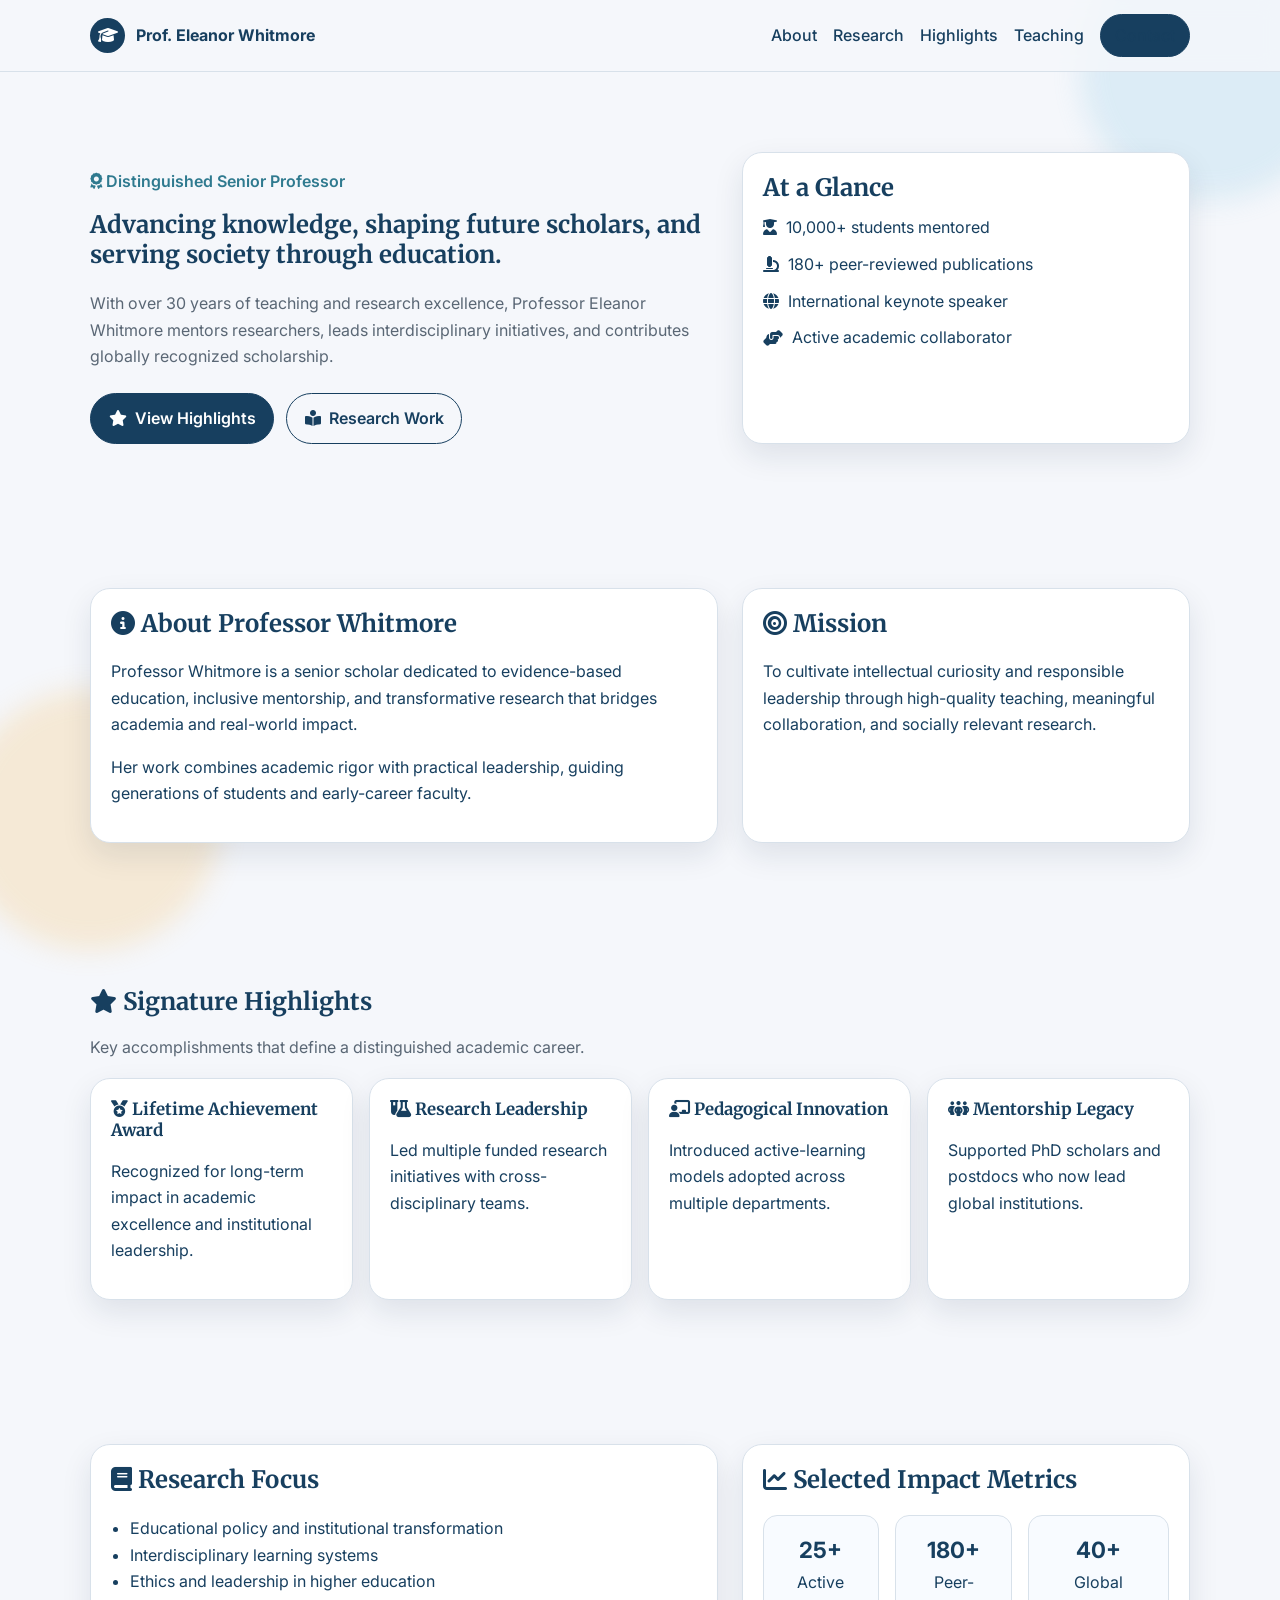
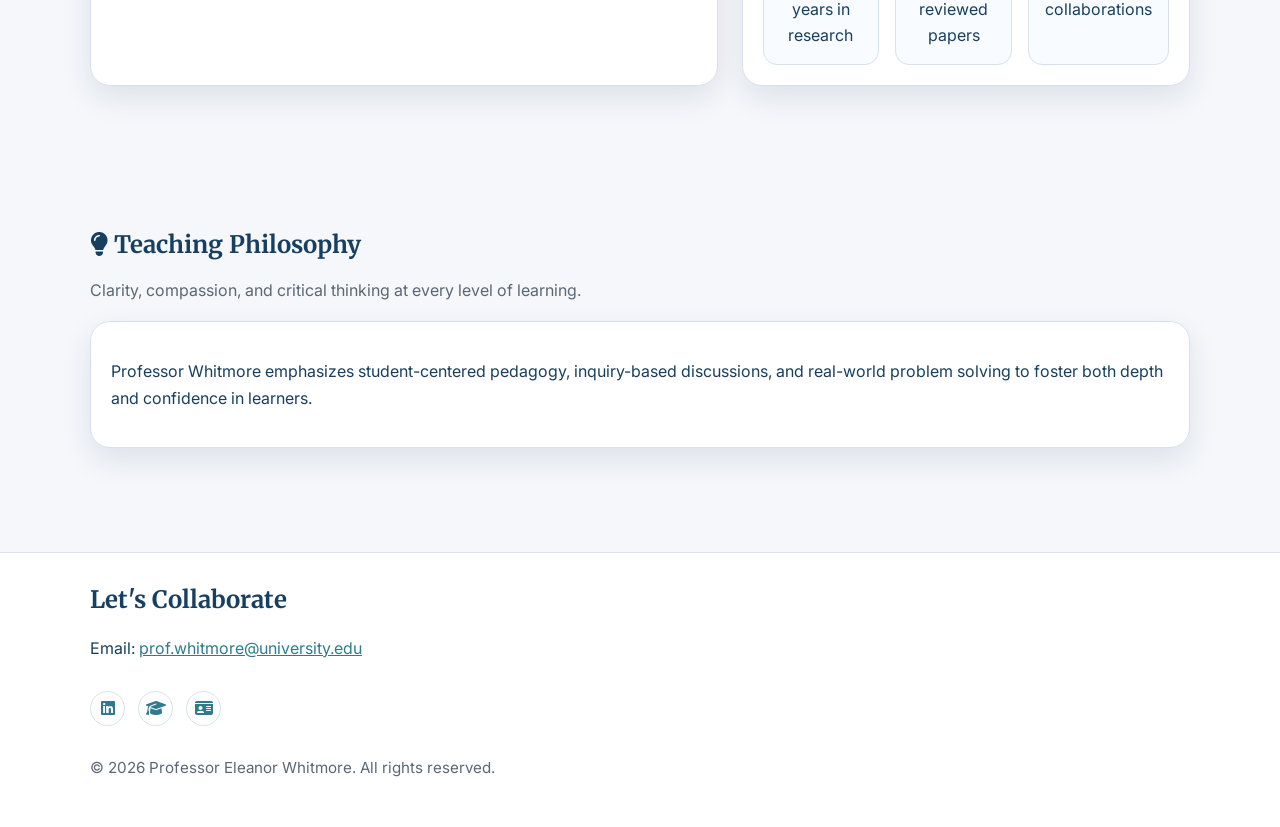
==== index.html @ 37899dfa "Build modular responsive personal website for senior professor" ====
<!doctype html>
<html lang="en">
  <head>
    <meta charset="UTF-8" />
    <meta name="viewport" content="width=device-width, initial-scale=1.0" />
    <meta
      name="description"
      content="Personal website of Professor Eleanor Whitmore — senior professor, mentor, and researcher."
    />
    <title>Prof. Eleanor Whitmore | Senior Professor</title>
    <link rel="preconnect" href="https://fonts.googleapis.com" />
    <link rel="preconnect" href="https://fonts.gstatic.com" crossorigin />
    <link
      href="https://fonts.googleapis.com/css2?family=Inter:wght@400;500;600;700;800&family=Merriweather:wght@700&display=swap"
      rel="stylesheet"
    />
    <link
      rel="stylesheet"
      href="https://cdnjs.cloudflare.com/ajax/libs/font-awesome/6.5.2/css/all.min.css"
      integrity="sha512-SnH5WK+bZxgPHs44uWix+LLJAJ9/2PkPKZ5QiAj6Ta86w+fsb2TkR4j8sQf8N7f9dw6x0z8v+7xM0q6Q5Y8f2g=="
      crossorigin="anonymous"
      referrerpolicy="no-referrer"
    />
    <link rel="stylesheet" href="styles/design-tokens.css" />
    <link rel="stylesheet" href="styles/main.css" />
  </head>
  <body>
    <a class="skip-link" href="#main-content">Skip to content</a>

    <div class="bg-orb bg-orb--one" aria-hidden="true"></div>
    <div class="bg-orb bg-orb--two" aria-hidden="true"></div>

    <header class="site-header" id="home" aria-label="Main navigation"></header>

    <main id="main-content"></main>

    <footer class="site-footer" id="contact"></footer>

    <script type="module" src="scripts/main.js"></script>
  </body>
</html>
---- styles/design-tokens.css ----
:root {
  --color-bg: #f5f7fb;
  --color-surface: #ffffff;
  --color-primary: #173f5f;
  --color-accent: #2f7a8f;
  --color-muted: #5a6775;
  --color-border: #d8e1ea;
  --color-highlight: #f6bd60;
  --shadow-soft: 0 12px 30px rgba(16, 42, 67, 0.1);
  --radius-lg: 20px;
  --radius-md: 14px;
  --container: min(1100px, 92vw);
}
---- styles/main.css ----
* {
  box-sizing: border-box;
}

html,
body {
  margin: 0;
  padding: 0;
  scroll-behavior: smooth;
}

body {
  font-family: 'Inter', system-ui, -apple-system, sans-serif;
  background: var(--color-bg);
  color: var(--color-primary);
  line-height: 1.65;
  position: relative;
  overflow-x: hidden;
}

h1,
h2,
h3 {
  font-family: 'Merriweather', Georgia, serif;
  line-height: 1.25;
  margin-top: 0;
}

a {
  color: var(--color-accent);
}

.container {
  width: var(--container);
  margin-inline: auto;
}

.skip-link {
  position: absolute;
  left: -9999px;
}

.skip-link:focus {
  left: 1rem;
  top: 1rem;
  z-index: 1000;
  background: #fff;
  padding: 0.5rem 1rem;
}

.bg-orb {
  position: fixed;
  width: 260px;
  height: 260px;
  border-radius: 50%;
  filter: blur(14px);
  z-index: -1;
  opacity: 0.24;
}

.bg-orb--one {
  top: -60px;
  right: -60px;
  background: #8ecae6;
}

.bg-orb--two {
  bottom: -50px;
  left: -40px;
  background: #f6bd60;
}

.site-header {
  position: sticky;
  top: 0;
  z-index: 20;
  backdrop-filter: blur(10px);
  background: rgba(245, 247, 251, 0.85);
  border-bottom: 1px solid var(--color-border);
}

.header-inner {
  display: flex;
  align-items: center;
  justify-content: space-between;
  padding: 0.85rem 0;
  gap: 1rem;
}

.brand {
  display: flex;
  align-items: center;
  gap: 0.65rem;
  text-decoration: none;
  color: var(--color-primary);
  font-weight: 700;
}

.brand-mark {
  width: 2.2rem;
  height: 2.2rem;
  border-radius: 50%;
  display: grid;
  place-items: center;
  background: var(--color-primary);
  color: #fff;
}

.nav {
  display: flex;
  gap: 1rem;
  align-items: center;
  flex-wrap: wrap;
}

.nav a {
  text-decoration: none;
  color: var(--color-primary);
  font-weight: 500;
}

.section {
  padding: 4.5rem 0;
}

.hero {
  padding-top: 5rem;
}

.hero-grid,
.split-grid {
  display: grid;
  grid-template-columns: 1.4fr 1fr;
  gap: 1.5rem;
}

.eyebrow {
  font-weight: 600;
  color: var(--color-accent);
}

.lede {
  color: var(--color-muted);
  max-width: 62ch;
}

.hero-actions {
  display: flex;
  gap: 0.75rem;
  flex-wrap: wrap;
  margin-top: 1.5rem;
}

.btn {
  display: inline-flex;
  align-items: center;
  gap: 0.5rem;
  text-decoration: none;
  background: var(--color-primary);
  color: #fff;
  border: 1px solid var(--color-primary);
  padding: 0.68rem 1.1rem;
  border-radius: 999px;
  font-weight: 600;
}

.btn--small {
  padding: 0.48rem 0.88rem;
}

.btn--ghost {
  background: transparent;
  color: var(--color-primary);
}

.panel,
.card,
.hero-card {
  background: var(--color-surface);
  border: 1px solid var(--color-border);
  border-radius: var(--radius-lg);
  box-shadow: var(--shadow-soft);
  padding: 1.25rem;
}

.hero-card h2 {
  margin-bottom: 0.7rem;
}

.hero-card ul {
  list-style: none;
  padding: 0;
  margin: 0;
}

.hero-card li {
  margin-bottom: 0.65rem;
  display: flex;
  align-items: center;
  gap: 0.6rem;
}

.section-heading {
  margin-bottom: 1.1rem;
}

.section-heading p {
  margin-top: -0.2rem;
  color: var(--color-muted);
}

.card-grid {
  display: grid;
  grid-template-columns: repeat(4, 1fr);
  gap: 1rem;
}

.card h3 {
  font-size: 1.05rem;
}

.styled-list {
  padding-left: 1.2rem;
}

.metrics {
  display: grid;
  grid-template-columns: repeat(3, 1fr);
  gap: 1rem;
}

.metrics div {
  background: #f8fbff;
  border-radius: var(--radius-md);
  padding: 1rem;
  text-align: center;
  border: 1px solid var(--color-border);
}

.metrics strong {
  display: block;
  font-size: 1.4rem;
}

.site-footer {
  border-top: 1px solid var(--color-border);
  margin-top: 2rem;
  padding: 2rem 0;
  background: #fff;
}

.footer-inner {
  display: grid;
  gap: 0.85rem;
}

.socials {
  display: flex;
  gap: 0.8rem;
}

.socials a {
  width: 2.2rem;
  height: 2.2rem;
  display: grid;
  place-items: center;
  border-radius: 50%;
  border: 1px solid var(--color-border);
  text-decoration: none;
}

.copyright {
  color: var(--color-muted);
  font-size: 0.95rem;
}

.floating {
  animation: float 5.5s ease-in-out infinite;
}

@keyframes float {
  0%,
  100% {
    transform: translateY(0px);
  }
  50% {
    transform: translateY(-8px);
  }
}

@media (max-width: 1000px) {
  .card-grid {
    grid-template-columns: repeat(2, 1fr);
  }
}

@media (max-width: 800px) {
  .hero-grid,
  .split-grid,
  .metrics {
    grid-template-columns: 1fr;
  }

  .section {
    padding: 3.2rem 0;
  }

  .brand-text {
    font-size: 0.95rem;
  }
}

@media (max-width: 560px) {
  .card-grid {
    grid-template-columns: 1fr;
  }

  .header-inner {
    flex-direction: column;
    align-items: flex-start;
  }
}
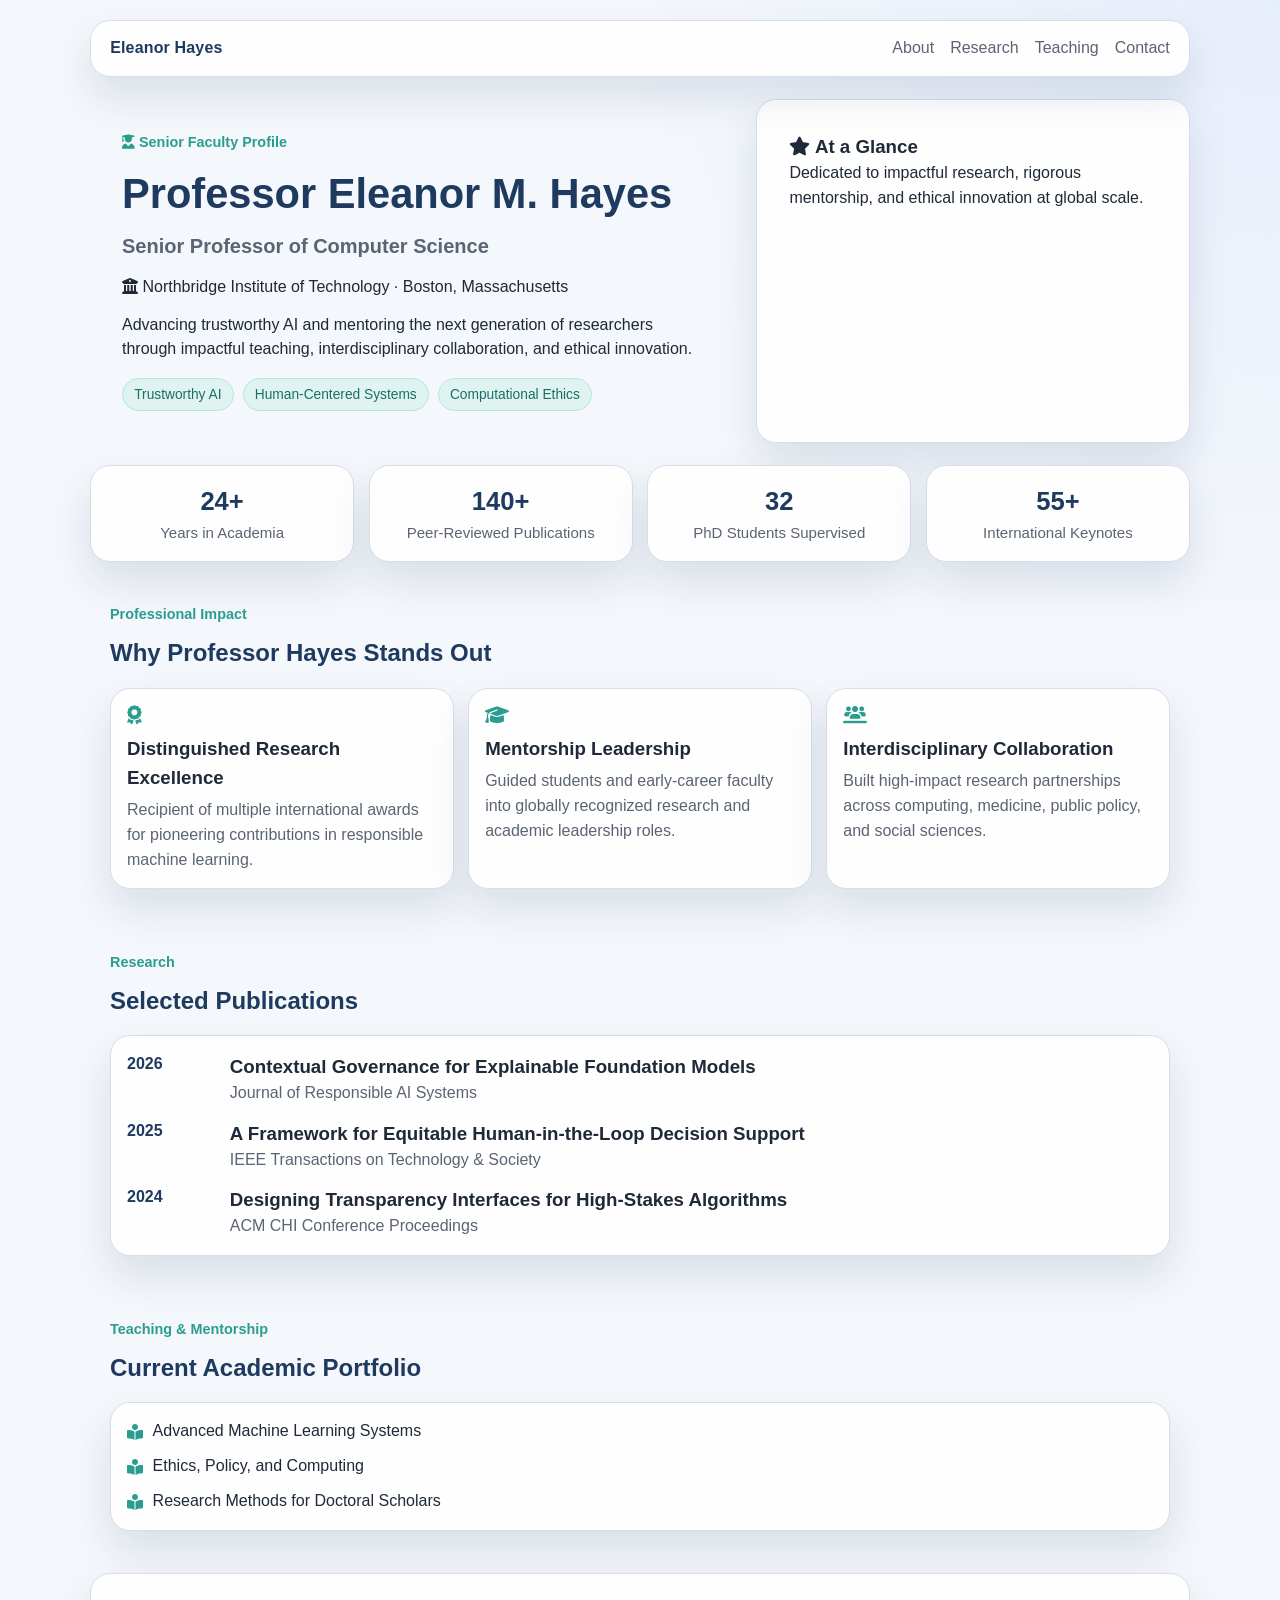
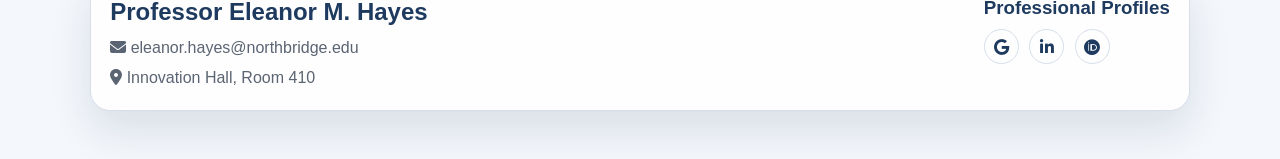
==== commit 38d09411: "Build modular responsive personal professor website from scratch" ====
--- a/index.html
+++ b/index.html
@@ -5,37 +5,19 @@
     <meta name="viewport" content="width=device-width, initial-scale=1.0" />
     <meta
       name="description"
-      content="Personal website of Professor Eleanor Whitmore — senior professor, mentor, and researcher."
+      content="Personal website of Professor Eleanor M. Hayes, Senior Professor of Computer Science."
     />
-    <title>Prof. Eleanor Whitmore | Senior Professor</title>
-    <link rel="preconnect" href="https://fonts.googleapis.com" />
-    <link rel="preconnect" href="https://fonts.gstatic.com" crossorigin />
-    <link
-      href="https://fonts.googleapis.com/css2?family=Inter:wght@400;500;600;700;800&family=Merriweather:wght@700&display=swap"
-      rel="stylesheet"
-    />
+    <title>Professor Eleanor M. Hayes</title>
     <link
       rel="stylesheet"
       href="https://cdnjs.cloudflare.com/ajax/libs/font-awesome/6.5.2/css/all.min.css"
-      integrity="sha512-SnH5WK+bZxgPHs44uWix+LLJAJ9/2PkPKZ5QiAj6Ta86w+fsb2TkR4j8sQf8N7f9dw6x0z8v+7xM0q6Q5Y8f2g=="
-      crossorigin="anonymous"
-      referrerpolicy="no-referrer"
     />
-    <link rel="stylesheet" href="styles/design-tokens.css" />
-    <link rel="stylesheet" href="styles/main.css" />
+    <link rel="stylesheet" href="./src/styles/reset.css" />
+    <link rel="stylesheet" href="./src/styles/design-tokens.css" />
+    <link rel="stylesheet" href="./src/styles/main.css" />
   </head>
   <body>
-    <a class="skip-link" href="#main-content">Skip to content</a>
-
-    <div class="bg-orb bg-orb--one" aria-hidden="true"></div>
-    <div class="bg-orb bg-orb--two" aria-hidden="true"></div>
-
-    <header class="site-header" id="home" aria-label="Main navigation"></header>
-
-    <main id="main-content"></main>
-
-    <footer class="site-footer" id="contact"></footer>
-
-    <script type="module" src="scripts/main.js"></script>
+    <div id="app"></div>
+    <script type="module" src="./src/main.js"></script>
   </body>
 </html>
--- a/src/styles/design-tokens.css
+++ b/src/styles/design-tokens.css
@@ -0,0 +1,14 @@
+:root {
+  --bg: #f4f7fb;
+  --surface: #ffffff;
+  --text: #1f2937;
+  --muted: #5b6472;
+  --primary: #1e3a5f;
+  --accent: #2a9d8f;
+  --border: #d7deea;
+  --shadow: 0 20px 40px rgba(30, 58, 95, 0.12);
+  --radius-lg: 20px;
+  --radius-md: 14px;
+  --container: min(1100px, 92vw);
+  --space: clamp(1rem, 2vw, 1.4rem);
+}
--- a/src/styles/main.css
+++ b/src/styles/main.css
@@ -0,0 +1,294 @@
+body {
+  font-family: 'Inter', 'Segoe UI', Roboto, sans-serif;
+  background: radial-gradient(circle at top right, #e7eefb, var(--bg) 30%);
+  color: var(--text);
+  line-height: 1.55;
+}
+
+.page-shell {
+  width: var(--container);
+  margin: 1.25rem auto 3rem;
+  display: grid;
+  gap: 1.35rem;
+}
+
+.glass-panel {
+  background: color-mix(in oklab, var(--surface) 88%, #f3f8ff);
+  border: 1px solid var(--border);
+  border-radius: var(--radius-lg);
+  box-shadow: var(--shadow);
+}
+
+.site-header {
+  display: flex;
+  justify-content: space-between;
+  align-items: center;
+  padding: 0.95rem 1.2rem;
+  position: sticky;
+  top: 0.8rem;
+  backdrop-filter: blur(6px);
+  z-index: 20;
+}
+
+.brand {
+  font-weight: 700;
+  letter-spacing: 0.01em;
+  color: var(--primary);
+}
+
+.nav-links {
+  display: flex;
+  gap: 1rem;
+  color: var(--muted);
+}
+
+.nav-links a:hover {
+  color: var(--primary);
+}
+
+.hero {
+  display: grid;
+  grid-template-columns: 1.5fr 1fr;
+  gap: 1rem;
+  align-items: stretch;
+}
+
+.hero-content,
+.hero-card {
+  padding: clamp(1.1rem, 3vw, 2rem);
+}
+
+.eyebrow {
+  color: var(--accent);
+  font-weight: 700;
+  font-size: 0.9rem;
+  margin-bottom: 0.55rem;
+}
+
+.hero h1 {
+  font-size: clamp(1.6rem, 4vw, 2.6rem);
+  color: var(--primary);
+}
+
+.hero h2 {
+  font-size: clamp(1.02rem, 2.3vw, 1.25rem);
+  color: var(--muted);
+  margin-top: 0.3rem;
+}
+
+.hero-meta,
+.hero-statement {
+  margin-top: 0.8rem;
+}
+
+.focus-tags {
+  margin-top: 1rem;
+  display: flex;
+  flex-wrap: wrap;
+  gap: 0.55rem;
+}
+
+.tag {
+  background: #dff4f1;
+  color: #1b6e64;
+  border: 1px solid #b9e4de;
+  padding: 0.3rem 0.7rem;
+  border-radius: 999px;
+  font-size: 0.86rem;
+}
+
+.metrics {
+  display: grid;
+  grid-template-columns: repeat(4, 1fr);
+  gap: 0.9rem;
+}
+
+.metric-card {
+  padding: 1rem;
+  text-align: center;
+}
+
+.metric-card h3 {
+  color: var(--primary);
+  font-size: 1.6rem;
+}
+
+.metric-card p {
+  color: var(--muted);
+  font-size: 0.94rem;
+}
+
+.content-section {
+  padding: 1.25rem;
+}
+
+.section-heading h2 {
+  color: var(--primary);
+  margin-top: 0.2rem;
+  margin-bottom: 1rem;
+}
+
+.cards-grid {
+  display: grid;
+  grid-template-columns: repeat(3, 1fr);
+  gap: 0.9rem;
+}
+
+.feature-card {
+  padding: 1rem;
+}
+
+.feature-card i {
+  font-size: 1.2rem;
+  color: var(--accent);
+  margin-bottom: 0.55rem;
+}
+
+.feature-card h3 {
+  margin-bottom: 0.4rem;
+}
+
+.feature-card p {
+  color: var(--muted);
+}
+
+.timeline {
+  padding: 1rem;
+  display: grid;
+  gap: 0.8rem;
+}
+
+.timeline-item {
+  display: grid;
+  grid-template-columns: 90px 1fr;
+  gap: 0.8rem;
+  align-items: start;
+}
+
+.timeline .year {
+  color: var(--primary);
+  font-weight: 700;
+}
+
+.timeline p {
+  color: var(--muted);
+}
+
+.teaching-list {
+  display: grid;
+  gap: 0.65rem;
+  padding: 1rem;
+}
+
+.teaching-list li {
+  display: flex;
+  gap: 0.6rem;
+  align-items: center;
+  color: var(--text);
+}
+
+.teaching-list i {
+  color: var(--accent);
+}
+
+.site-footer {
+  padding: 1.2rem;
+  display: flex;
+  justify-content: space-between;
+  gap: 1rem;
+  flex-wrap: wrap;
+}
+
+.site-footer h2,
+.site-footer h3 {
+  color: var(--primary);
+}
+
+.site-footer p {
+  color: var(--muted);
+  margin-top: 0.35rem;
+}
+
+.social-links {
+  margin-top: 0.45rem;
+  display: flex;
+  gap: 0.65rem;
+}
+
+.social-links a {
+  width: 35px;
+  height: 35px;
+  border-radius: 50%;
+  border: 1px solid var(--border);
+  display: grid;
+  place-items: center;
+  color: var(--primary);
+  transition: transform 160ms ease, background-color 160ms ease;
+}
+
+.social-links a:hover {
+  transform: translateY(-3px);
+  background-color: #eef5ff;
+}
+
+.floating {
+  animation: float 6s ease-in-out infinite;
+}
+
+.floating-soft {
+  animation: floatSoft 7s ease-in-out infinite;
+}
+
+@keyframes float {
+  0%,
+  100% {
+    transform: translateY(0px);
+  }
+  50% {
+    transform: translateY(-9px);
+  }
+}
+
+@keyframes floatSoft {
+  0%,
+  100% {
+    transform: translateY(0px);
+  }
+  50% {
+    transform: translateY(-5px);
+  }
+}
+
+@media (max-width: 980px) {
+  .metrics {
+    grid-template-columns: repeat(2, 1fr);
+  }
+
+  .cards-grid {
+    grid-template-columns: 1fr;
+  }
+
+  .hero {
+    grid-template-columns: 1fr;
+  }
+}
+
+@media (max-width: 680px) {
+  .site-header {
+    flex-direction: column;
+    gap: 0.45rem;
+  }
+
+  .nav-links {
+    flex-wrap: wrap;
+    justify-content: center;
+  }
+
+  .metrics {
+    grid-template-columns: 1fr;
+  }
+
+  .timeline-item {
+    grid-template-columns: 1fr;
+  }
+}
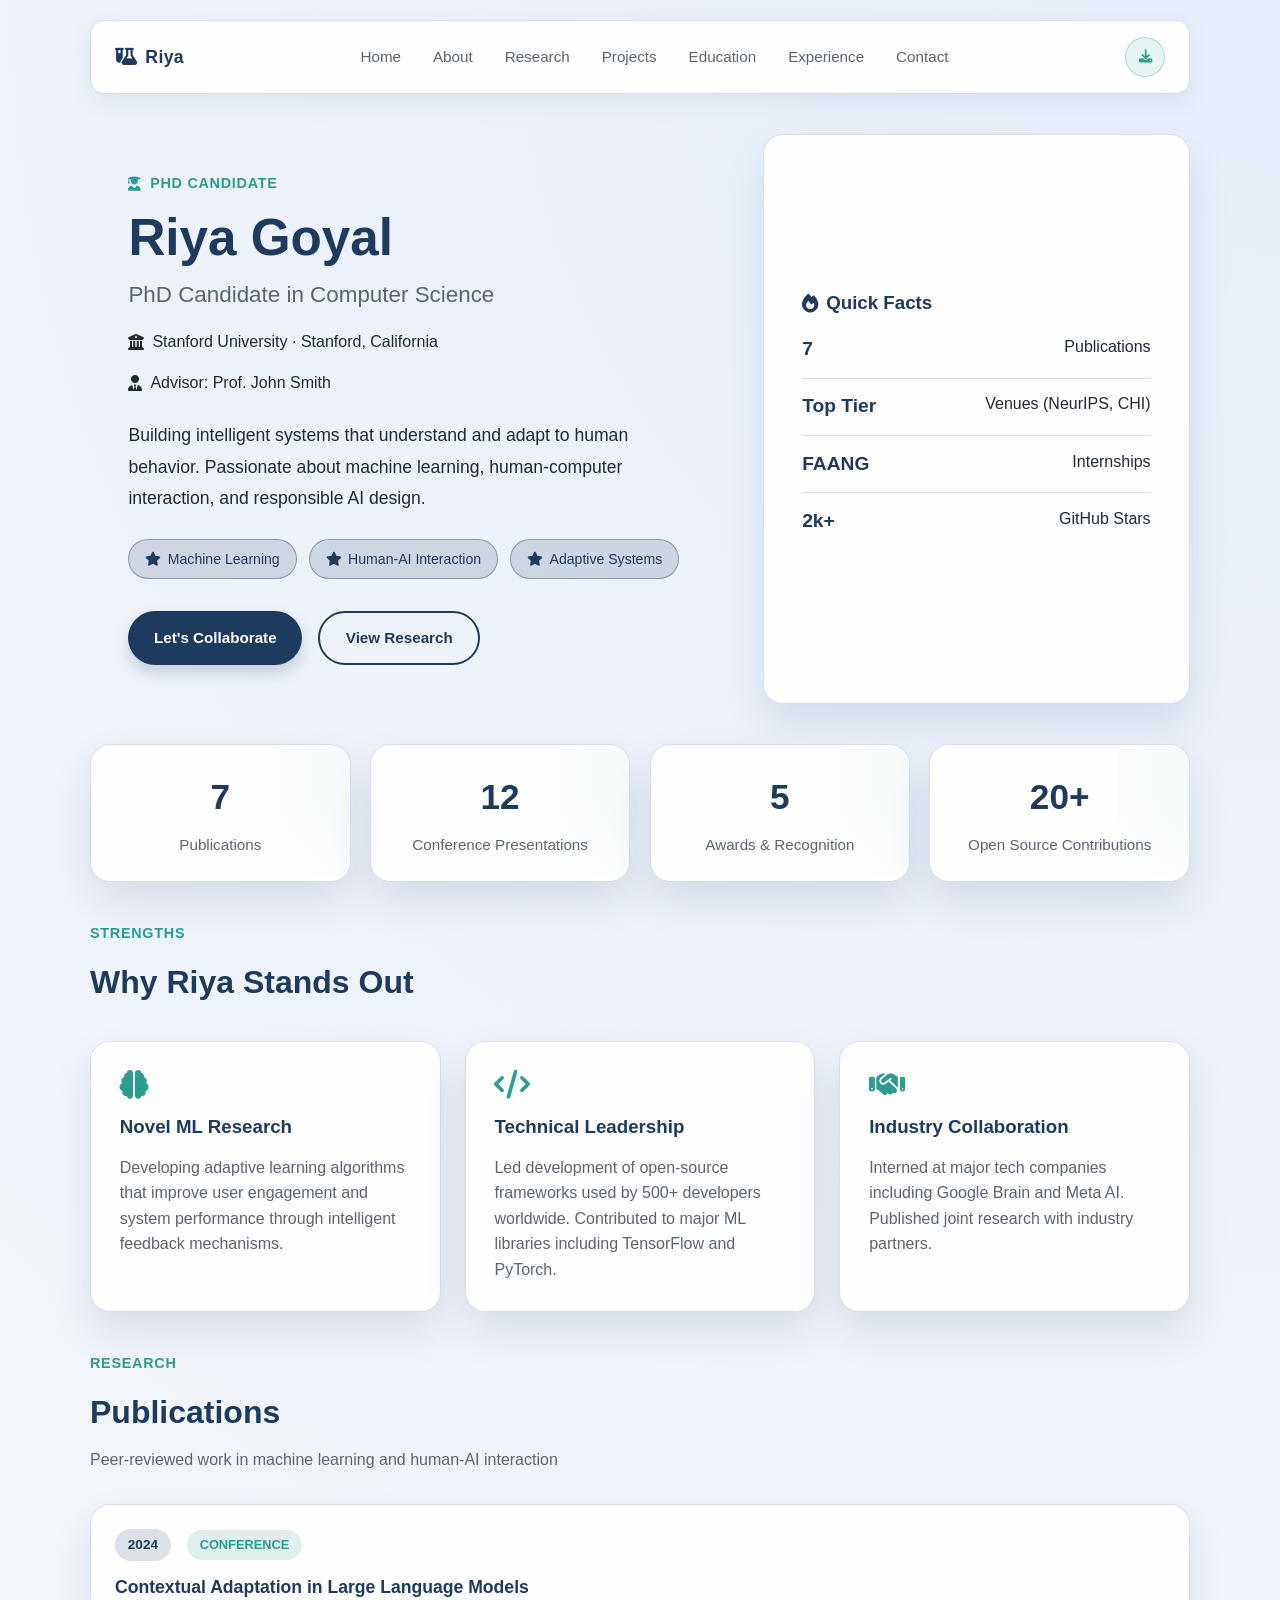
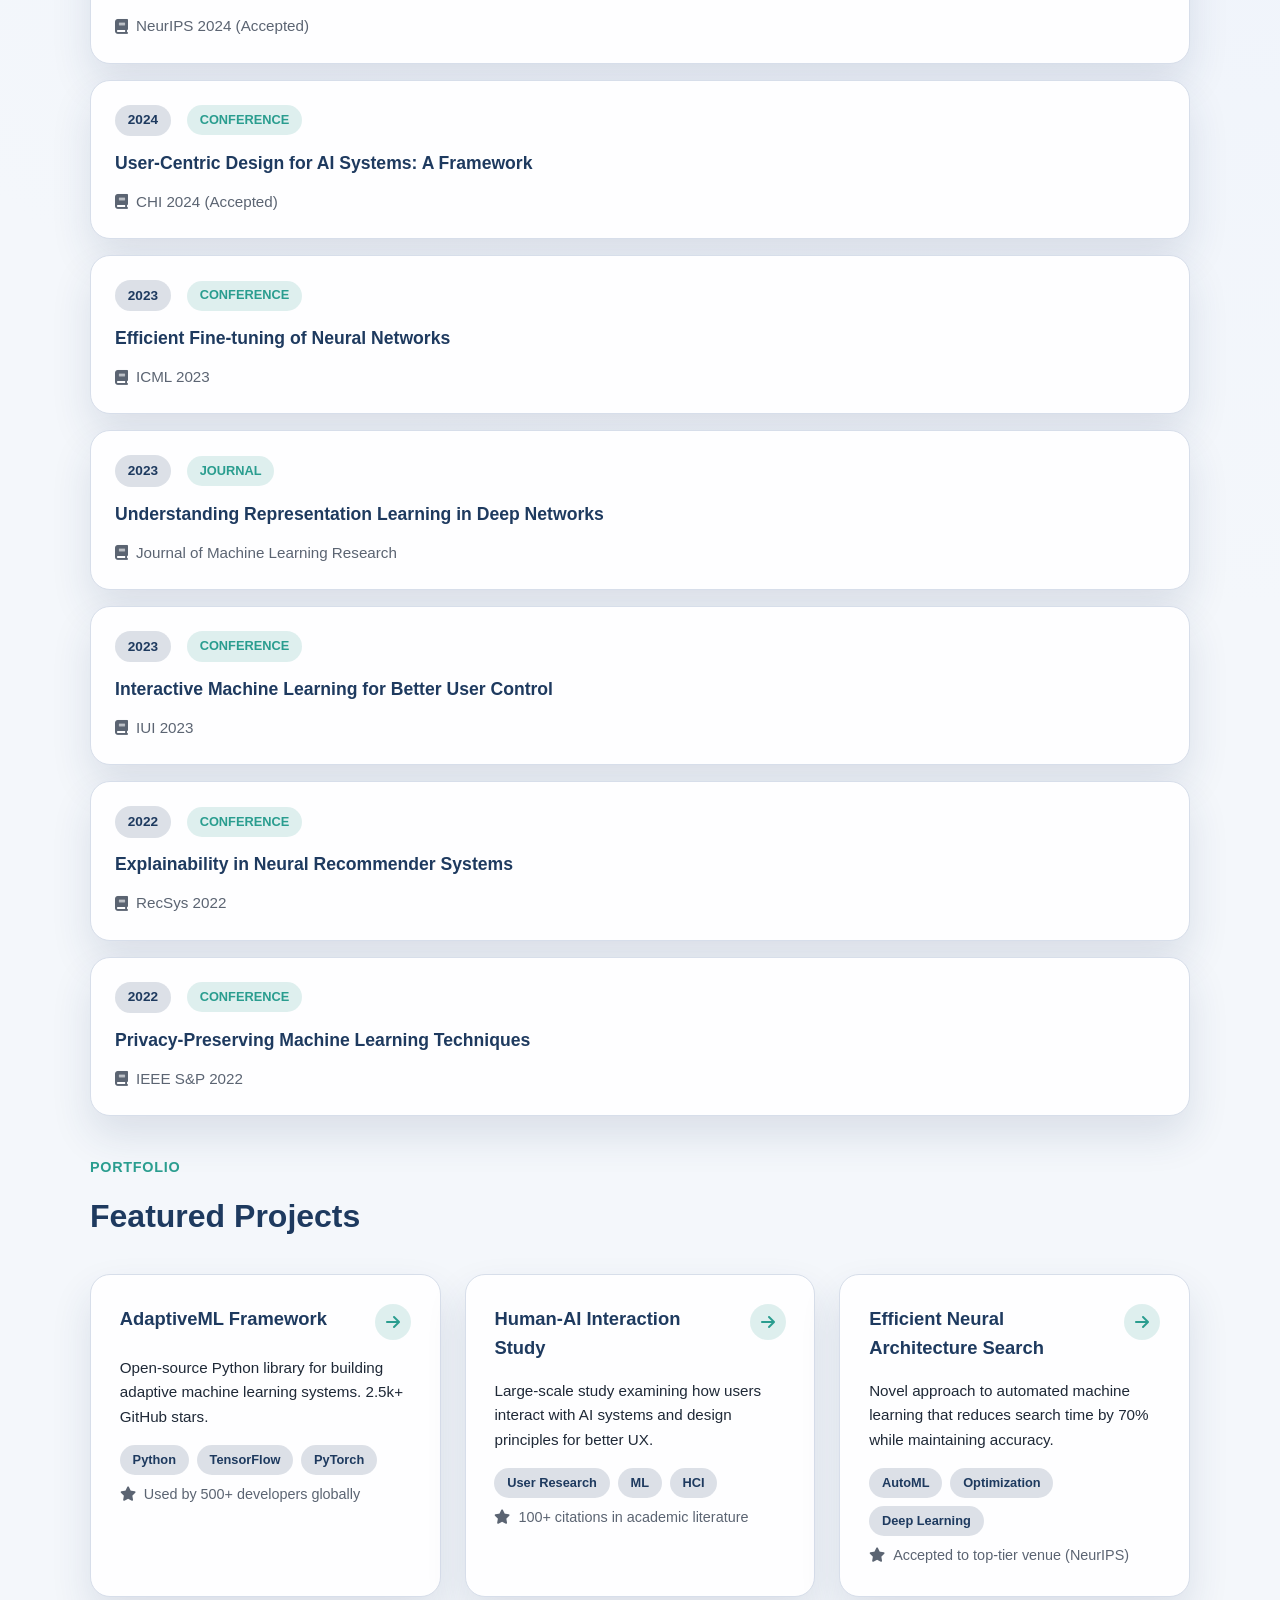
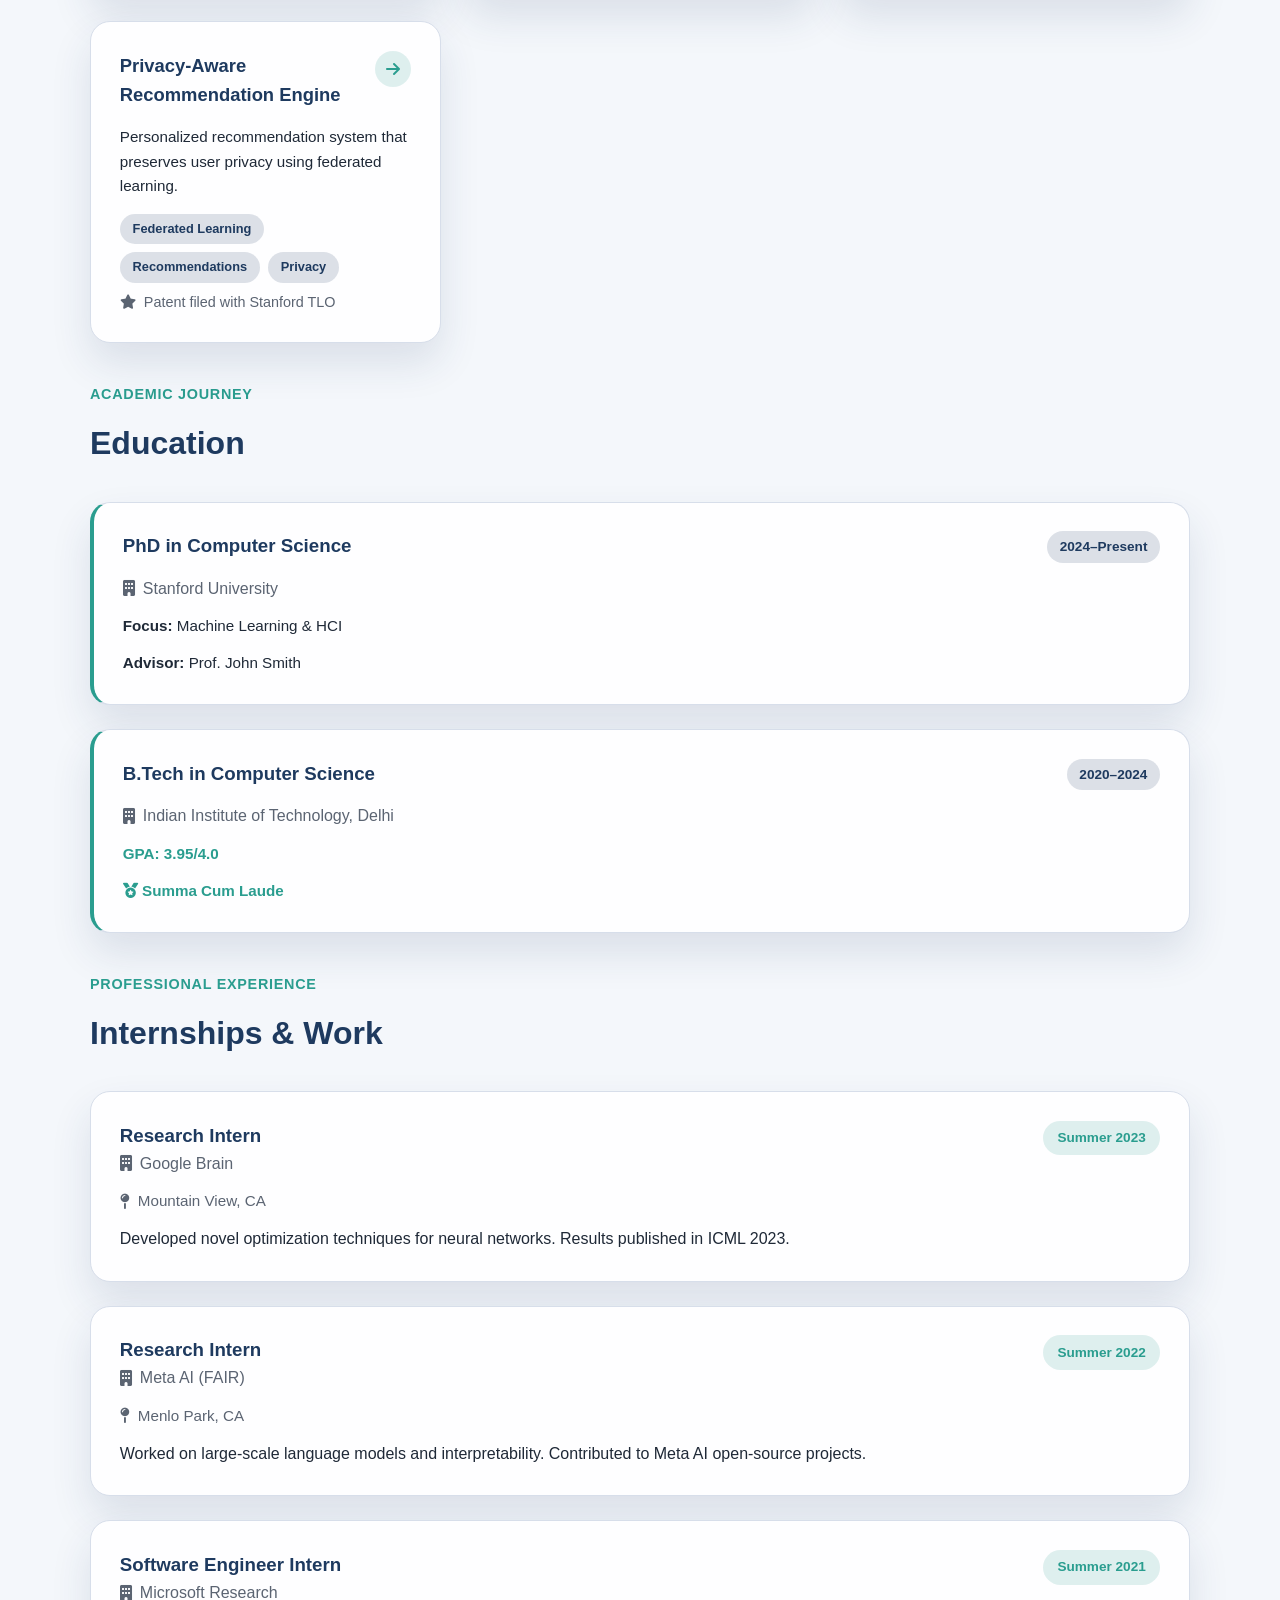
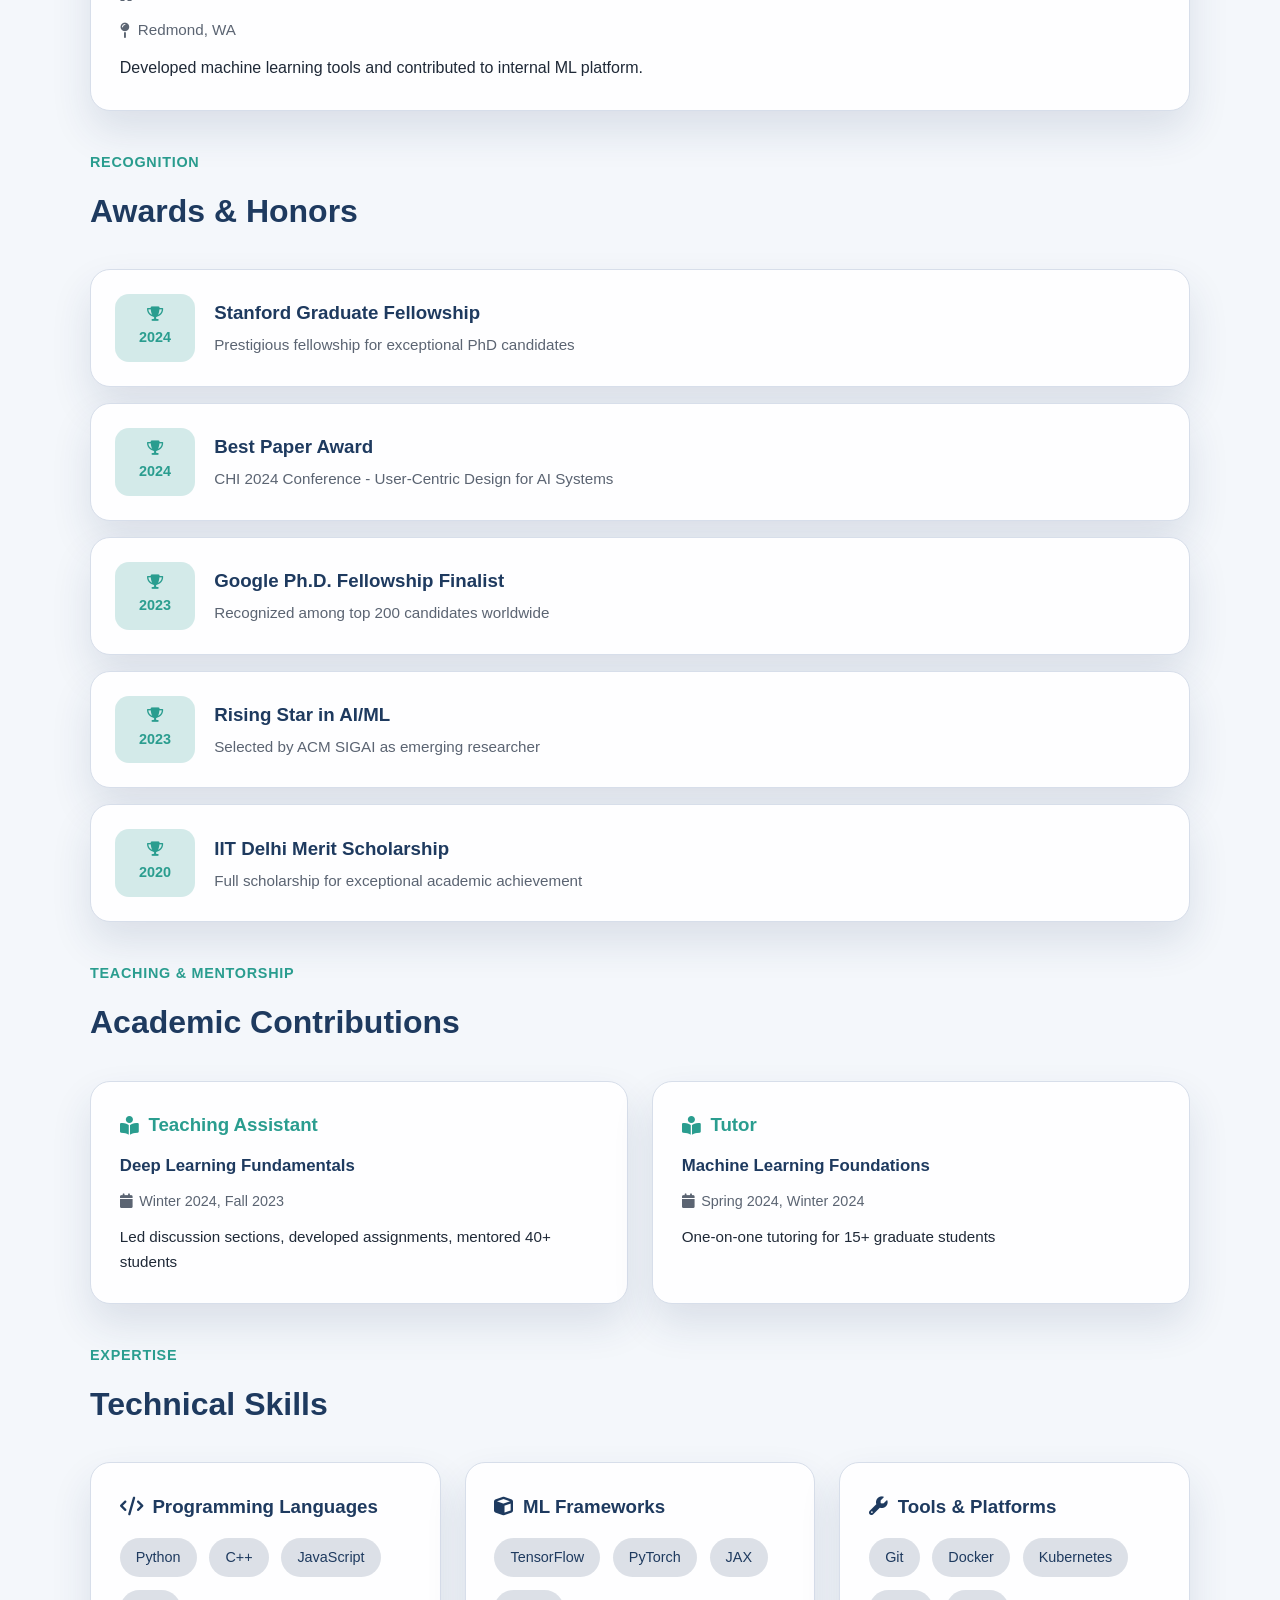
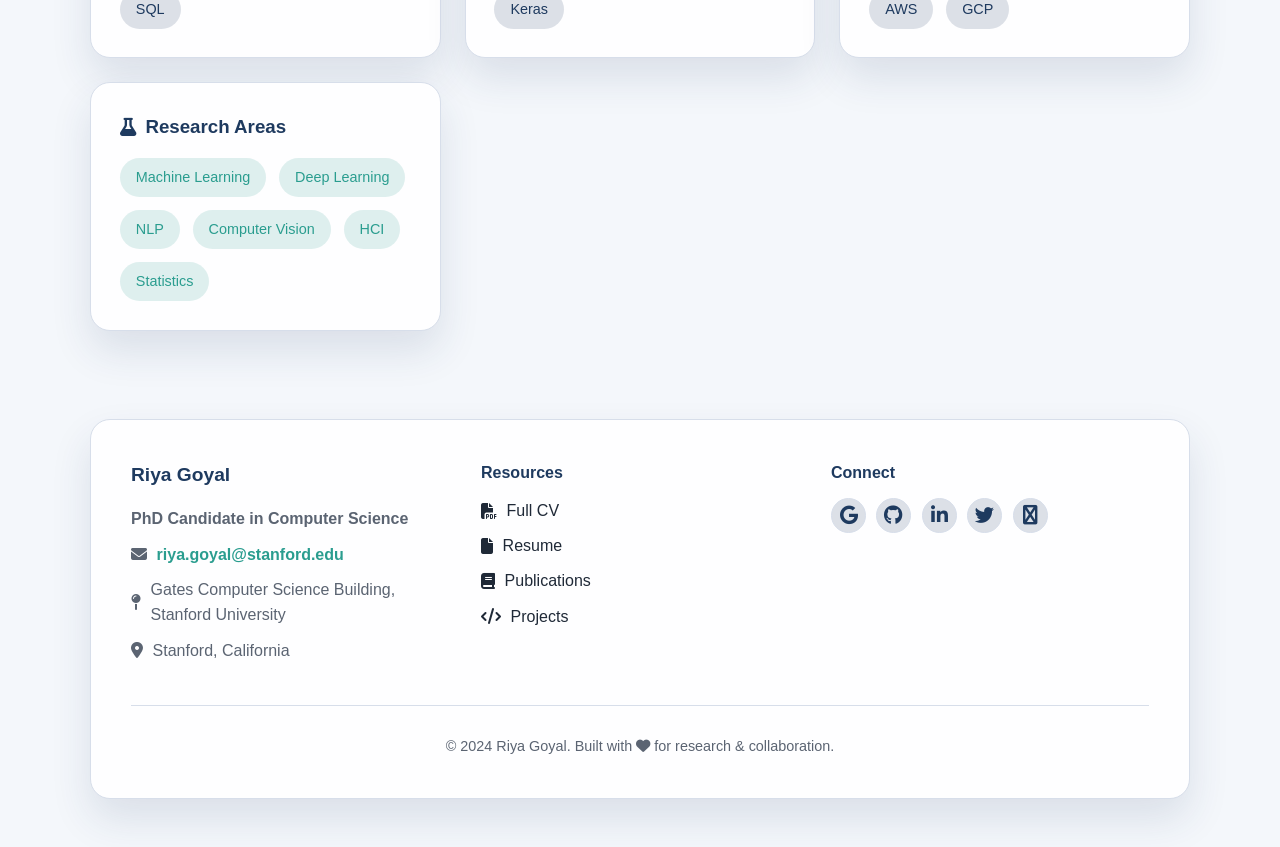
==== commit 0780230c: "Upgrade Co-authored-by: Copilot <copilot@github.com>" ====
--- a/index.html
+++ b/index.html
@@ -5,9 +5,13 @@
     <meta name="viewport" content="width=device-width, initial-scale=1.0" />
     <meta
       name="description"
-      content="Personal website of Professor Eleanor M. Hayes, Senior Professor of Computer Science."
+      content="Portfolio and academic profile of Riya Goyal, PhD Candidate in Computer Science at Stanford University. Research in machine learning and human-AI interaction."
     />
-    <title>Professor Eleanor M. Hayes</title>
+    <meta name="keywords" content="Riya Goyal, PhD, Computer Science, Machine Learning, HCI, Stanford" />
+    <meta property="og:title" content="Riya Goyal - PhD Candidate, Computer Science" />
+    <meta property="og:description" content="Researcher specializing in machine learning and human-AI interaction" />
+    <meta property="og:type" content="website" />
+    <title>Riya Goyal - PhD Candidate in Computer Science | Stanford</title>
     <link
       rel="stylesheet"
       href="https://cdnjs.cloudflare.com/ajax/libs/font-awesome/6.5.2/css/all.min.css"
--- a/src/styles/main.css
+++ b/src/styles/main.css
@@ -1,202 +1,918 @@
+/* ========== BASE STYLES ========== */
 body {
   font-family: 'Inter', 'Segoe UI', Roboto, sans-serif;
   background: radial-gradient(circle at top right, #e7eefb, var(--bg) 30%);
   color: var(--text);
-  line-height: 1.55;
+  line-height: 1.6;
+  scroll-behavior: smooth;
+  -webkit-font-smoothing: antialiased;
 }
 
 .page-shell {
   width: var(--container);
   margin: 1.25rem auto 3rem;
   display: grid;
-  gap: 1.35rem;
-}
-
+  gap: 2.5rem;
+}
+
+/* ========== GLASS PANEL EFFECT ========== */
 .glass-panel {
   background: color-mix(in oklab, var(--surface) 88%, #f3f8ff);
   border: 1px solid var(--border);
   border-radius: var(--radius-lg);
   box-shadow: var(--shadow);
-}
-
+  transition: all 0.3s cubic-bezier(0.23, 1, 0.320, 1);
+}
+
+.glass-panel:hover {
+  transform: translateY(-2px);
+  box-shadow: 0 25px 50px rgba(30, 58, 95, 0.15);
+}
+
+/* ========== HEADER ========== */
 .site-header {
   display: flex;
   justify-content: space-between;
   align-items: center;
-  padding: 0.95rem 1.2rem;
+  padding: 1rem 1.5rem;
   position: sticky;
   top: 0.8rem;
-  backdrop-filter: blur(6px);
+  backdrop-filter: blur(10px);
   z-index: 20;
+  border-radius: var(--radius-md);
+}
+
+.site-header.sticky {
+  box-shadow: 0 8px 24px rgba(30, 58, 95, 0.08);
+}
+
+.header-container {
+  width: 100%;
+  display: flex;
+  justify-content: space-between;
+  align-items: center;
+  gap: 2rem;
 }
 
 .brand {
   font-weight: 700;
-  letter-spacing: 0.01em;
-  color: var(--primary);
+  letter-spacing: 0.02em;
+  color: var(--primary);
+  display: flex;
+  align-items: center;
+  gap: 0.5rem;
+  font-size: 1.1rem;
+  white-space: nowrap;
+}
+
+.brand:hover {
+  color: var(--accent);
+  transition: color 0.2s ease;
 }
 
 .nav-links {
   display: flex;
+  gap: 2rem;
+  color: var(--muted);
+  flex: 1;
+  justify-content: center;
+}
+
+.nav-links a {
+  font-weight: 500;
+  font-size: 0.95rem;
+  position: relative;
+  transition: color 0.2s ease;
+}
+
+.nav-links a:hover,
+.nav-links a:focus {
+  color: var(--primary);
+}
+
+.nav-links a::after {
+  content: '';
+  position: absolute;
+  bottom: -4px;
+  left: 0;
+  right: 0;
+  height: 2px;
+  background: var(--accent);
+  transform: scaleX(0);
+  transition: transform 0.2s ease;
+}
+
+.nav-links a:hover::after {
+  transform: scaleX(1);
+}
+
+.nav-actions {
+  display: flex;
   gap: 1rem;
-  color: var(--muted);
-}
-
-.nav-links a:hover {
-  color: var(--primary);
-}
-
+  align-items: center;
+}
+
+.btn-icon {
+  width: 40px;
+  height: 40px;
+  border-radius: 50%;
+  background: color-mix(in oklab, var(--accent) 10%, transparent);
+  border: 1px solid color-mix(in oklab, var(--accent) 30%, transparent);
+  color: var(--accent);
+  cursor: pointer;
+  display: flex;
+  align-items: center;
+  justify-content: center;
+  transition: all 0.2s ease;
+}
+
+.btn-icon:hover {
+  background: var(--accent);
+  color: white;
+  transform: scale(1.05);
+}
+
+/* ========== BUTTONS ========== */
+.btn {
+  display: inline-flex;
+  align-items: center;
+  gap: 0.5rem;
+  padding: 0.8rem 1.6rem;
+  border-radius: 999px;
+  border: none;
+  font-weight: 600;
+  font-size: 0.95rem;
+  cursor: pointer;
+  transition: all 0.3s ease;
+  text-decoration: none;
+}
+
+.btn-primary {
+  background: var(--primary);
+  color: white;
+  box-shadow: 0 8px 16px rgba(30, 58, 95, 0.2);
+}
+
+.btn-primary:hover {
+  background: color-mix(in oklab, var(--primary) 90%, black);
+  transform: translateY(-2px);
+  box-shadow: 0 12px 24px rgba(30, 58, 95, 0.3);
+}
+
+.btn-secondary {
+  background: transparent;
+  color: var(--primary);
+  border: 2px solid var(--primary);
+}
+
+.btn-secondary:hover {
+  background: var(--primary);
+  color: white;
+}
+
+/* ========== HERO SECTION ========== */
 .hero {
   display: grid;
   grid-template-columns: 1.5fr 1fr;
-  gap: 1rem;
+  gap: 2rem;
   align-items: stretch;
 }
 
 .hero-content,
 .hero-card {
-  padding: clamp(1.1rem, 3vw, 2rem);
+  padding: clamp(1.5rem, 3vw, 2.5rem);
 }
 
 .eyebrow {
   color: var(--accent);
   font-weight: 700;
   font-size: 0.9rem;
-  margin-bottom: 0.55rem;
+  margin-bottom: 0.75rem;
+  text-transform: uppercase;
+  letter-spacing: 0.05em;
+  display: flex;
+  align-items: center;
+  gap: 0.5rem;
 }
 
 .hero h1 {
-  font-size: clamp(1.6rem, 4vw, 2.6rem);
-  color: var(--primary);
+  font-size: clamp(2rem, 5vw, 3.2rem);
+  color: var(--primary);
+  line-height: 1.2;
+  font-weight: 800;
+  margin-bottom: 0.5rem;
 }
 
 .hero h2 {
-  font-size: clamp(1.02rem, 2.3vw, 1.25rem);
-  color: var(--muted);
-  margin-top: 0.3rem;
+  font-size: clamp(1.1rem, 2.5vw, 1.4rem);
+  color: var(--muted);
+  font-weight: 500;
 }
 
 .hero-meta,
+.hero-meta-advisor,
 .hero-statement {
-  margin-top: 0.8rem;
+  margin-top: 1rem;
+  display: flex;
+  align-items: center;
+  gap: 0.5rem;
+}
+
+.hero-statement {
+  font-size: 1.1rem;
+  color: var(--text);
+  line-height: 1.8;
+  margin-top: 1.5rem;
+  display: block;
 }
 
 .focus-tags {
-  margin-top: 1rem;
+  margin-top: 1.5rem;
   display: flex;
   flex-wrap: wrap;
-  gap: 0.55rem;
+  gap: 0.75rem;
 }
 
 .tag {
-  background: #dff4f1;
-  color: #1b6e64;
-  border: 1px solid #b9e4de;
-  padding: 0.3rem 0.7rem;
+  background: color-mix(in oklab, var(--accent) 15%, transparent);
+  color: var(--accent);
+  border: 1px solid color-mix(in oklab, var(--accent) 40%, transparent);
+  padding: 0.5rem 1rem;
   border-radius: 999px;
-  font-size: 0.86rem;
-}
-
-.metrics {
-  display: grid;
-  grid-template-columns: repeat(4, 1fr);
-  gap: 0.9rem;
-}
-
-.metric-card {
-  padding: 1rem;
-  text-align: center;
-}
-
-.metric-card h3 {
-  color: var(--primary);
-  font-size: 1.6rem;
-}
-
-.metric-card p {
-  color: var(--muted);
-  font-size: 0.94rem;
-}
-
-.content-section {
-  padding: 1.25rem;
-}
-
-.section-heading h2 {
-  color: var(--primary);
-  margin-top: 0.2rem;
-  margin-bottom: 1rem;
-}
-
-.cards-grid {
-  display: grid;
-  grid-template-columns: repeat(3, 1fr);
-  gap: 0.9rem;
-}
-
-.feature-card {
-  padding: 1rem;
-}
-
-.feature-card i {
-  font-size: 1.2rem;
-  color: var(--accent);
-  margin-bottom: 0.55rem;
-}
-
-.feature-card h3 {
-  margin-bottom: 0.4rem;
-}
-
-.feature-card p {
-  color: var(--muted);
-}
-
-.timeline {
-  padding: 1rem;
-  display: grid;
-  gap: 0.8rem;
-}
-
-.timeline-item {
-  display: grid;
-  grid-template-columns: 90px 1fr;
-  gap: 0.8rem;
-  align-items: start;
-}
-
-.timeline .year {
-  color: var(--primary);
-  font-weight: 700;
-}
-
-.timeline p {
-  color: var(--muted);
-}
-
-.teaching-list {
-  display: grid;
-  gap: 0.65rem;
-  padding: 1rem;
-}
-
-.teaching-list li {
-  display: flex;
-  gap: 0.6rem;
-  align-items: center;
-  color: var(--text);
-}
-
-.teaching-list i {
-  color: var(--accent);
-}
-
-.site-footer {
-  padding: 1.2rem;
-  display: flex;
-  justify-content: space-between;
+  font-size: 0.88rem;
+  font-weight: 500;
+  transition: all 0.2s ease;
+  display: inline-flex;
+  align-items: center;
+  gap: 0.4rem;
+}
+
+.tag:hover {
+  background: color-mix(in oklab, var(--accent) 25%, transparent);
+  border-color: var(--accent);
+}
+
+.accent-tag {
+  background: color-mix(in oklab, var(--primary) 15%, transparent);
+  color: var(--primary);
+  border-color: color-mix(in oklab, var(--primary) 40%, transparent);
+}
+
+.hero-actions {
+  margin-top: 2rem;
+  display: flex;
   gap: 1rem;
   flex-wrap: wrap;
+}
+
+.hero-card {
+  border-radius: var(--radius-lg);
+  display: flex;
+  flex-direction: column;
+  justify-content: center;
+}
+
+.hero-card h3 {
+  color: var(--primary);
+  margin-bottom: 1rem;
+  display: flex;
+  align-items: center;
+  gap: 0.5rem;
+}
+
+.quick-stats {
+  display: grid;
+  gap: 0.8rem;
+}
+
+.quick-stats li {
+  display: flex;
+  justify-content: space-between;
+  padding-bottom: 0.8rem;
+  border-bottom: 1px solid var(--border);
+}
+
+.quick-stats li:last-child {
+  border-bottom: none;
+}
+
+.quick-stats strong {
+  color: var(--primary);
+  font-size: 1.2rem;
+}
+
+/* ========== METRICS ========== */
+.metrics {
+  display: grid;
+  grid-template-columns: repeat(auto-fit, minmax(200px, 1fr));
+  gap: 1.2rem;
+}
+
+.metric-card {
+  padding: 1.5rem;
+  text-align: center;
+  position: relative;
+  overflow: hidden;
+}
+
+.metric-card::before {
+  content: '';
+  position: absolute;
+  top: -50%;
+  right: -50%;
+  width: 200px;
+  height: 200px;
+  background: radial-gradient(circle, var(--accent), transparent);
+  opacity: 0.05;
+  pointer-events: none;
+}
+
+.metric-card h3 {
+  color: var(--primary);
+  font-size: 2.2rem;
+  font-weight: 800;
+  margin-bottom: 0.5rem;
+}
+
+.metric-card p {
+  color: var(--muted);
+  font-size: 0.95rem;
+  font-weight: 500;
+}
+
+/* ========== CONTENT SECTIONS ========== */
+.content-section {
+  padding: 0;
+}
+
+.section-heading {
+  margin-bottom: 2rem;
+}
+
+.section-heading .eyebrow {
+  display: flex;
+  align-items: center;
+  gap: 0.5rem;
+}
+
+.section-heading h2 {
+  color: var(--primary);
+  font-size: clamp(1.4rem, 4vw, 2rem);
+  margin-top: 0.5rem;
+  margin-bottom: 0.5rem;
+  font-weight: 800;
+}
+
+.section-subtitle {
+  color: var(--muted);
+  font-size: 1rem;
+  margin-top: 0.5rem;
+}
+
+/* ========== CARDS GRID ========== */
+.cards-grid {
+  display: grid;
+  grid-template-columns: repeat(auto-fit, minmax(280px, 1fr));
+  gap: 1.5rem;
+}
+
+.feature-card {
+  padding: 1.8rem;
+  display: flex;
+  flex-direction: column;
+  gap: 0.8rem;
+}
+
+.feature-card i {
+  font-size: 1.8rem;
+  color: var(--accent);
+}
+
+.feature-card h3 {
+  color: var(--primary);
+  font-weight: 700;
+}
+
+.feature-card p {
+  color: var(--muted);
+  line-height: 1.6;
+}
+
+/* ========== PUBLICATIONS ========== */
+.publications-list {
+  display: grid;
+  gap: 1rem;
+}
+
+.publication-item {
+  padding: 1.5rem;
+  display: grid;
+  gap: 0.8rem;
+}
+
+.pub-header {
+  display: flex;
+  gap: 1rem;
+  align-items: center;
+}
+
+.year {
+  background: color-mix(in oklab, var(--primary) 15%, transparent);
+  color: var(--primary);
+  padding: 0.3rem 0.8rem;
+  border-radius: 999px;
+  font-weight: 700;
+  font-size: 0.85rem;
+}
+
+.pub-type {
+  background: color-mix(in oklab, var(--accent) 15%, transparent);
+  color: var(--accent);
+  padding: 0.3rem 0.8rem;
+  border-radius: 999px;
+  font-size: 0.8rem;
+  font-weight: 600;
+  text-transform: uppercase;
+}
+
+.publication-item h3 {
+  color: var(--primary);
+  font-size: 1.1rem;
+}
+
+.publication-item .venue {
+  color: var(--muted);
+  font-size: 0.95rem;
+  display: flex;
+  align-items: center;
+  gap: 0.5rem;
+}
+
+/* ========== PROJECTS ========== */
+.projects-grid {
+  display: grid;
+  grid-template-columns: repeat(auto-fit, minmax(320px, 1fr));
+  gap: 1.5rem;
+}
+
+.project-card {
+  padding: 1.8rem;
+  display: flex;
+  flex-direction: column;
+  gap: 1rem;
+  position: relative;
+  overflow: hidden;
+}
+
+.project-header {
+  display: flex;
+  justify-content: space-between;
+  align-items: start;
+  gap: 1rem;
+}
+
+.project-card h3 {
+  color: var(--primary);
+  font-size: 1.15rem;
+  flex: 1;
+}
+
+.project-link {
+  flex-shrink: 0;
+  width: 36px;
+  height: 36px;
+  border-radius: 50%;
+  background: color-mix(in oklab, var(--accent) 15%, transparent);
+  color: var(--accent);
+  display: flex;
+  align-items: center;
+  justify-content: center;
+  transition: all 0.2s ease;
+}
+
+.project-link:hover {
+  background: var(--accent);
+  color: white;
+  transform: translate(2px, -2px);
+}
+
+.project-description {
+  color: var(--text);
+  line-height: 1.6;
+  font-size: 0.95rem;
+}
+
+.tech-stack {
+  display: flex;
+  flex-wrap: wrap;
+  gap: 0.5rem;
+}
+
+.tech-badge {
+  background: color-mix(in oklab, var(--primary) 15%, transparent);
+  color: var(--primary);
+  padding: 0.3rem 0.8rem;
+  border-radius: 999px;
+  font-size: 0.8rem;
+  font-weight: 600;
+}
+
+.project-impact {
+  color: var(--muted);
+  font-size: 0.9rem;
+  margin-top: 0.5rem;
+  display: flex;
+  align-items: center;
+  gap: 0.5rem;
+}
+
+/* ========== EDUCATION ========== */
+.education-cards {
+  display: grid;
+  gap: 1.5rem;
+}
+
+.education-card {
+  padding: 1.8rem;
+  display: grid;
+  gap: 0.8rem;
+  border-left: 4px solid var(--accent);
+}
+
+.edu-header {
+  display: flex;
+  justify-content: space-between;
+  align-items: start;
+  gap: 1rem;
+}
+
+.education-card h3 {
+  color: var(--primary);
+  font-weight: 700;
+}
+
+.institution {
+  color: var(--muted);
+  display: flex;
+  align-items: center;
+  gap: 0.5rem;
+  font-weight: 500;
+}
+
+.focus {
+  color: var(--text);
+  font-size: 0.95rem;
+}
+
+.advisor {
+  color: var(--text);
+  font-size: 0.95rem;
+}
+
+.gpa,
+.honors {
+  color: var(--accent);
+  font-size: 0.95rem;
+  font-weight: 600;
+}
+
+/* ========== EXPERIENCE ========== */
+.experience-timeline {
+  display: grid;
+  gap: 1.5rem;
+  position: relative;
+}
+
+.experience-card {
+  padding: 1.8rem;
+  display: grid;
+  gap: 0.8rem;
+}
+
+.exp-header {
+  display: flex;
+  justify-content: space-between;
+  align-items: start;
+  gap: 1rem;
+}
+
+.experience-card h3 {
+  color: var(--primary);
+  font-weight: 700;
+}
+
+.company {
+  color: var(--muted);
+  display: flex;
+  align-items: center;
+  gap: 0.5rem;
+  font-weight: 500;
+}
+
+.period {
+  background: color-mix(in oklab, var(--accent) 15%, transparent);
+  color: var(--accent);
+  padding: 0.4rem 0.9rem;
+  border-radius: 999px;
+  font-size: 0.85rem;
+  font-weight: 600;
+  white-space: nowrap;
+}
+
+.location {
+  color: var(--muted);
+  font-size: 0.95rem;
+  display: flex;
+  align-items: center;
+  gap: 0.5rem;
+}
+
+.description {
+  color: var(--text);
+  line-height: 1.6;
+}
+
+/* ========== AWARDS ========== */
+.awards-container {
+  display: grid;
+  gap: 1rem;
+}
+
+.award-item {
+  padding: 1.5rem;
+  display: grid;
+  grid-template-columns: 80px 1fr;
+  gap: 1.2rem;
+  align-items: center;
+}
+
+.award-year {
+  background: color-mix(in oklab, var(--accent) 20%, transparent);
+  color: var(--accent);
+  padding: 0.8rem;
+  border-radius: var(--radius-md);
+  font-weight: 700;
+  text-align: center;
+  font-size: 0.9rem;
+  display: flex;
+  align-items: center;
+  justify-content: center;
+  flex-direction: column;
+  gap: 0.3rem;
+}
+
+.award-content h3 {
+  color: var(--primary);
+  font-weight: 700;
+}
+
+.award-content p {
+  color: var(--muted);
+  font-size: 0.95rem;
+  margin-top: 0.3rem;
+}
+
+/* ========== SKILLS ========== */
+.skills-section {
+  padding: 0;
+}
+
+.skills-grid {
+  display: grid;
+  grid-template-columns: repeat(auto-fit, minmax(280px, 1fr));
+  gap: 1.5rem;
+}
+
+.skill-category {
+  padding: 1.8rem;
+}
+
+.skill-category h3 {
+  color: var(--primary);
+  margin-bottom: 1rem;
+  display: flex;
+  align-items: center;
+  gap: 0.6rem;
+  font-weight: 700;
+}
+
+.skill-tags {
+  display: flex;
+  flex-wrap: wrap;
+  gap: 0.8rem;
+}
+
+.skill-tag {
+  background: color-mix(in oklab, var(--primary) 15%, transparent);
+  color: var(--primary);
+  padding: 0.5rem 1rem;
+  border-radius: 999px;
+  font-size: 0.9rem;
+  font-weight: 500;
+  transition: all 0.2s ease;
+  display: inline-flex;
+  align-items: center;
+  gap: 0.4rem;
+}
+
+.skill-tag:hover {
+  background: color-mix(in oklab, var(--primary) 25%, transparent);
+  transform: translateY(-2px);
+}
+
+.research-tag {
+  background: color-mix(in oklab, var(--accent) 15%, transparent);
+  color: var(--accent);
+}
+
+.research-tag:hover {
+  background: color-mix(in oklab, var(--accent) 25%, transparent);
+}
+
+/* ========== TEACHING ========== */
+.teaching-grid {
+  display: grid;
+  grid-template-columns: repeat(auto-fit, minmax(300px, 1fr));
+  gap: 1.5rem;
+}
+
+.teaching-card {
+  padding: 1.8rem;
+}
+
+.teaching-card h3 {
+  color: var(--accent);
+  display: flex;
+  align-items: center;
+  gap: 0.6rem;
+  margin-bottom: 0.8rem;
+  font-weight: 700;
+}
+
+.course-name {
+  color: var(--primary);
+  font-size: 1.05rem;
+  font-weight: 700;
+  margin-bottom: 0.6rem;
+}
+
+.semesters {
+  color: var(--muted);
+  font-size: 0.9rem;
+  display: flex;
+  align-items: center;
+  gap: 0.4rem;
+  margin-bottom: 0.8rem;
+}
+
+.responsibilities {
+  color: var(--text);
+  line-height: 1.6;
+  font-size: 0.95rem;
+}
+
+/* ========== FOOTER ========== */
+.site-footer {
+  padding: 2.5rem;
+  display: grid;
+  grid-template-columns: 1fr;
+  gap: 2rem;
+  margin-top: 3rem;
+}
+
+.footer-content {
+  display: grid;
+  grid-template-columns: repeat(auto-fit, minmax(280px, 1fr));
+  gap: 2rem;
+}
+
+.footer-section h2 {
+  color: var(--primary);
+  font-size: 1.2rem;
+  font-weight: 800;
+  margin-bottom: 1rem;
+}
+
+.footer-section h3 {
+  color: var(--primary);
+  font-size: 1rem;
+  font-weight: 700;
+  margin-bottom: 0.8rem;
+}
+
+.footer-role {
+  color: var(--accent);
+  font-weight: 600;
+  margin-bottom: 0.8rem;
+}
+
+.footer-section p {
+  color: var(--text);
+  margin-bottom: 0.6rem;
+  display: flex;
+  align-items: center;
+  gap: 0.6rem;
+}
+
+.footer-section p a {
+  color: var(--accent);
+  font-weight: 600;
+  transition: color 0.2s ease;
+}
+
+.footer-section p a:hover {
+  color: var(--primary);
+}
+
+.resource-links {
+  display: grid;
+  gap: 0.6rem;
+}
+
+.resource-links li {
+  list-style: none;
+}
+
+.resource-links a {
+  color: var(--text);
+  display: flex;
+  align-items: center;
+  gap: 0.6rem;
+  font-weight: 500;
+  transition: color 0.2s ease;
+}
+
+.resource-links a:hover {
+  color: var(--accent);
+}
+
+.social-links {
+  display: flex;
+  gap: 1rem;
+  flex-wrap: wrap;
+}
+
+.social-icon {
+  width: 44px;
+  height: 44px;
+  border-radius: 50%;
+  background: color-mix(in oklab, var(--primary) 15%, transparent);
+  color: var(--primary);
+  display: flex;
+  align-items: center;
+  justify-content: center;
+  font-size: 1.2rem;
+  transition: all 0.2s ease;
+}
+
+.social-icon:hover {
+  background: var(--primary);
+  color: white;
+  transform: translateY(-3px);
+}
+
+.footer-bottom {
+  text-align: center;
+  padding-top: 1.5rem;
+  border-top: 1px solid var(--border);
+  color: var(--muted);
+  font-size: 0.9rem;
+}
+
+/* ========== RESPONSIVE DESIGN ========== */
+@media (max-width: 768px) {
+  .hero {
+    grid-template-columns: 1fr;
+  }
+
+  .header-container {
+    flex-direction: column;
+    gap: 1rem;
+  }
+
+  .nav-links {
+    gap: 0.8rem;
+    font-size: 0.9rem;
+  }
+
+  .cards-grid,
+  .projects-grid,
+  .skills-grid {
+    grid-template-columns: 1fr;
+  }
+
+  .award-item {
+    grid-template-columns: 1fr;
+  }
+
+  .metrics {
+    grid-template-columns: repeat(2, 1fr);
+  }
+
+  .page-shell {
+    margin: 1rem auto 2rem;
+    gap: 1.5rem;
+  }
 }
 
 .site-footer h2,
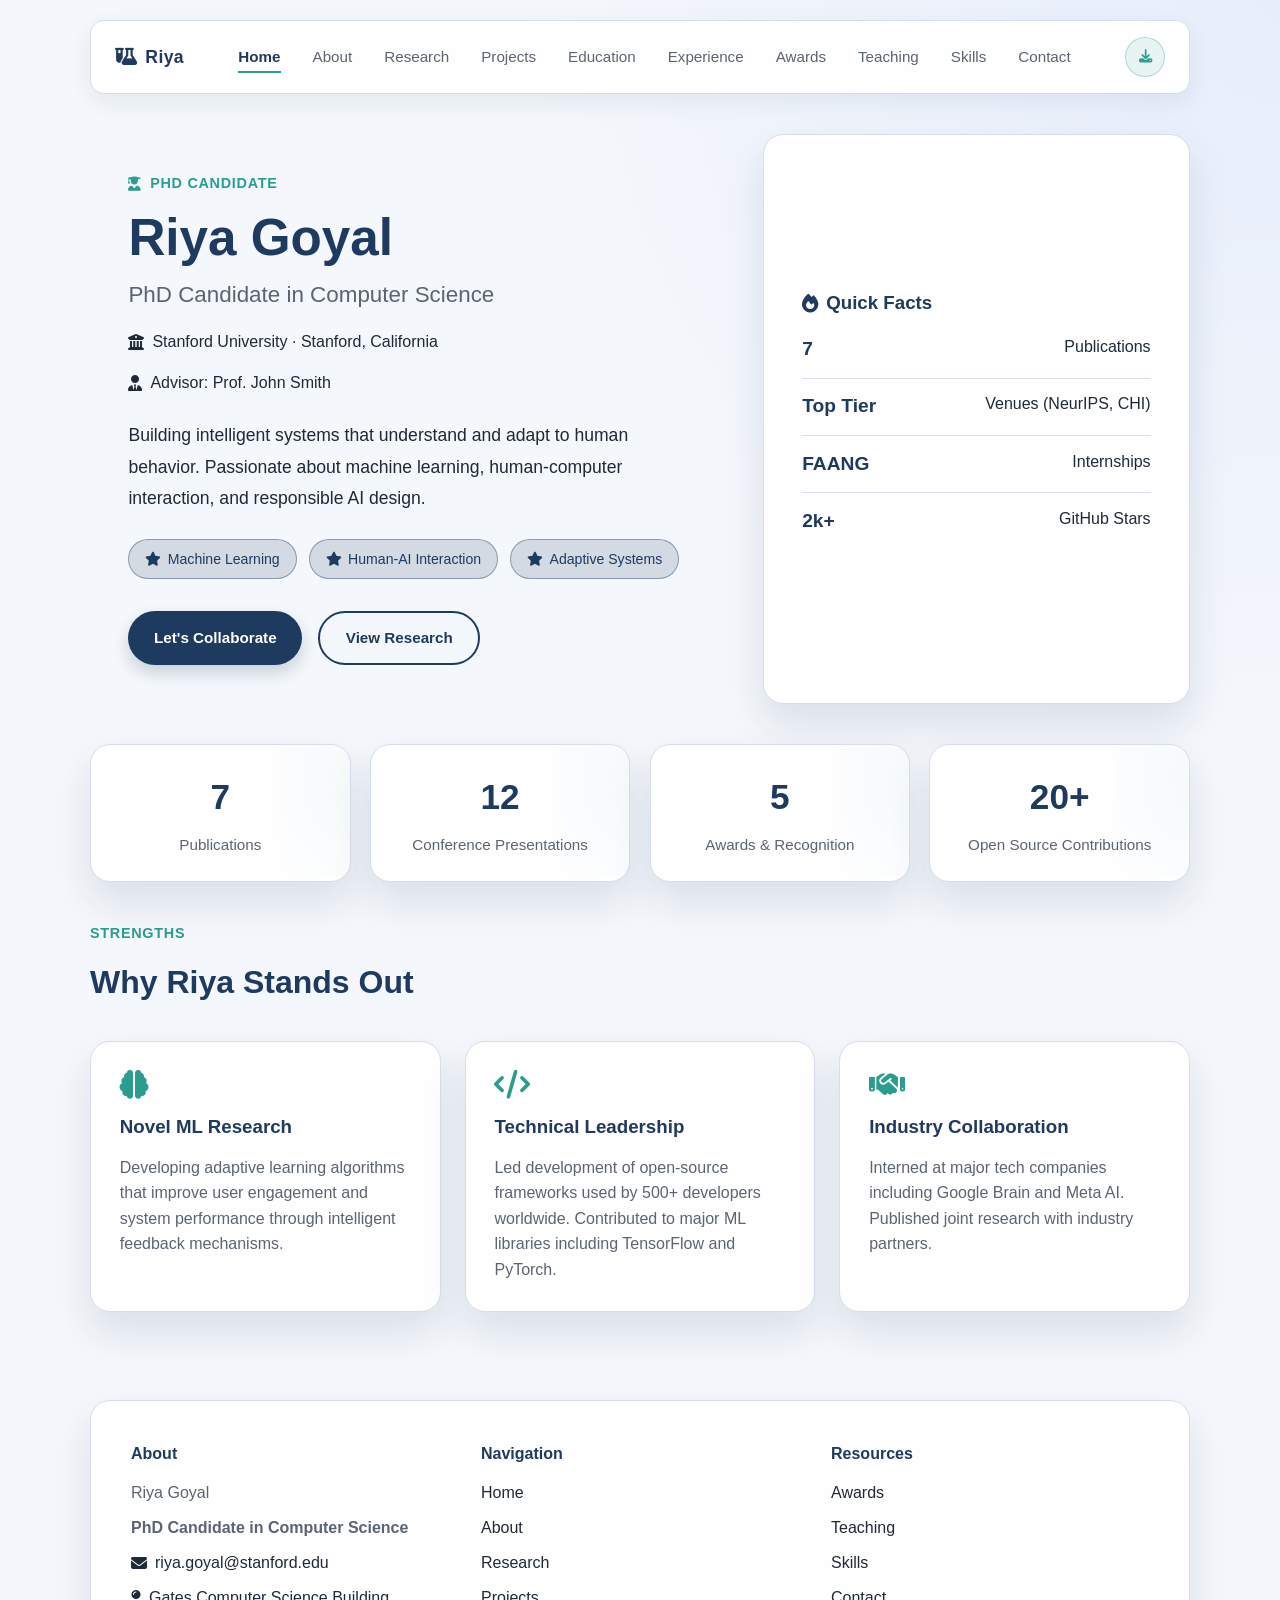
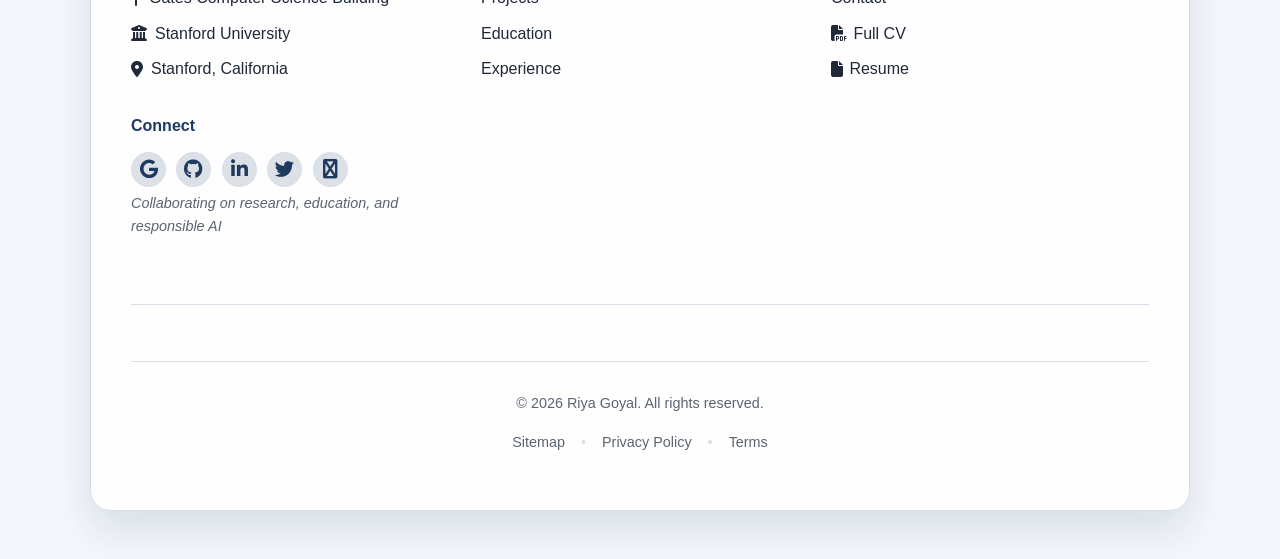
==== commit a67e192d: "upgraded Co-authored-by: Copilot <copilot@github.com>" ====
--- a/index.html
+++ b/index.html
@@ -11,6 +11,9 @@
     <meta property="og:title" content="Riya Goyal - PhD Candidate, Computer Science" />
     <meta property="og:description" content="Researcher specializing in machine learning and human-AI interaction" />
     <meta property="og:type" content="website" />
+    <meta property="og:url" content="https://riyagoyal.com" />
+    <link rel="canonical" href="https://riyagoyal.com" />
+    <link rel="icon" type="image/x-icon" href="./favicon.ico" />
     <title>Riya Goyal - PhD Candidate in Computer Science | Stanford</title>
     <link
       rel="stylesheet"
--- a/src/styles/main.css
+++ b/src/styles/main.css
@@ -1008,3 +1008,531 @@
     grid-template-columns: 1fr;
   }
 }
+
+/* ========== NAVIGATION ACTIVE STATE ========== */
+.nav-links a.active {
+  color: var(--primary);
+  font-weight: 600;
+}
+
+.nav-links a.active::after {
+  transform: scaleX(1);
+}
+
+/* ========== PAGE CONTENT LAYOUT ========== */
+.page-content {
+  display: grid;
+  gap: 2rem;
+}
+
+/* ========== ABOUT PAGE ========== */
+.about-hero {
+  padding: clamp(2rem, 5vw, 3.5rem);
+  text-align: center;
+}
+
+.about-hero h1 {
+  font-size: clamp(2rem, 5vw, 3rem);
+  color: var(--primary);
+  margin-bottom: 0.5rem;
+}
+
+.about-subtitle {
+  font-size: 1.3rem;
+  color: var(--accent);
+  font-weight: 600;
+  margin-bottom: 1.5rem;
+}
+
+.about-statement {
+  font-size: 1.1rem;
+  line-height: 1.8;
+  max-width: 700px;
+  margin: 0 auto 1.5rem;
+  color: var(--text);
+}
+
+.about-meta {
+  display: flex;
+  justify-content: center;
+  flex-wrap: wrap;
+  gap: 2rem;
+  margin-top: 1.5rem;
+}
+
+.about-meta span {
+  display: flex;
+  align-items: center;
+  gap: 0.5rem;
+  color: var(--muted);
+  font-weight: 500;
+}
+
+.about-section {
+  padding: clamp(1.5rem, 3vw, 2.5rem);
+}
+
+.about-section h2 {
+  color: var(--primary);
+  font-size: 1.5rem;
+  margin-bottom: 1rem;
+}
+
+.about-section p {
+  color: var(--text);
+  line-height: 1.8;
+  margin-bottom: 1rem;
+}
+
+.focus-areas {
+  display: grid;
+  grid-template-columns: repeat(auto-fit, minmax(200px, 1fr));
+  gap: 1rem;
+  margin-top: 1rem;
+}
+
+.focus-item {
+  padding: 1rem;
+  background: color-mix(in oklab, var(--accent) 10%, transparent);
+  border-radius: var(--radius-md);
+  color: var(--primary);
+  font-weight: 500;
+  display: flex;
+  align-items: center;
+  gap: 0.5rem;
+}
+
+.interests-grid {
+  display: grid;
+  grid-template-columns: repeat(auto-fit, minmax(250px, 1fr));
+  gap: 1.5rem;
+  margin-top: 1.5rem;
+}
+
+.interest-item {
+  padding: 1.5rem;
+  background: color-mix(in oklab, var(--primary) 8%, transparent);
+  border-radius: var(--radius-md);
+  border: 1px solid var(--border);
+  text-align: center;
+  transition: all 0.3s ease;
+}
+
+.interest-item:hover {
+  transform: translateY(-5px);
+  box-shadow: 0 12px 24px rgba(30, 58, 95, 0.1);
+}
+
+.interest-item i {
+  font-size: 2rem;
+  color: var(--accent);
+  margin-bottom: 0.5rem;
+}
+
+.interest-item h3 {
+  color: var(--primary);
+  margin-bottom: 0.5rem;
+}
+
+.interest-item p {
+  color: var(--muted);
+  font-size: 0.95rem;
+}
+
+/* ========== CONTACT PAGE ========== */
+.contact-hero {
+  text-align: center;
+  padding: clamp(2rem, 5vw, 3.5rem);
+}
+
+.contact-hero h1 {
+  font-size: clamp(2rem, 5vw, 2.8rem);
+  color: var(--primary);
+  margin-bottom: 1rem;
+}
+
+.contact-intro {
+  font-size: 1.1rem;
+  color: var(--muted);
+  max-width: 600px;
+  margin: 0 auto;
+  line-height: 1.8;
+}
+
+.contact-container {
+  display: grid;
+  grid-template-columns: 1fr 1fr;
+  gap: 2rem;
+}
+
+.contact-methods {
+  padding: clamp(1.5rem, 3vw, 2.5rem);
+}
+
+.contact-methods h2,
+.contact-form-section h2 {
+  color: var(--primary);
+  font-size: 1.3rem;
+  margin-bottom: 1.5rem;
+}
+
+.contact-method {
+  margin-bottom: 2rem;
+}
+
+.contact-method:last-child {
+  margin-bottom: 0;
+}
+
+.contact-method h3 {
+  color: var(--primary);
+  font-size: 1.1rem;
+  margin-bottom: 0.5rem;
+  display: flex;
+  align-items: center;
+  gap: 0.5rem;
+}
+
+.contact-method p {
+  color: var(--text);
+  margin-bottom: 0.3rem;
+}
+
+.contact-note {
+  color: var(--muted);
+  font-size: 0.95rem;
+  margin-top: 0.5rem;
+}
+
+.contact-link {
+  color: var(--accent);
+  font-weight: 600;
+  transition: color 0.2s ease;
+}
+
+.contact-link:hover {
+  color: var(--primary);
+}
+
+/* ========== CONTACT FORM ========== */
+.contact-form-section {
+  padding: clamp(1.5rem, 3vw, 2.5rem);
+}
+
+.contact-form {
+  display: grid;
+  gap: 1.5rem;
+}
+
+.form-group {
+  display: grid;
+  gap: 0.5rem;
+}
+
+.form-group label {
+  color: var(--primary);
+  font-weight: 600;
+  font-size: 0.95rem;
+}
+
+.form-group input,
+.form-group textarea,
+.form-group select {
+  padding: 0.75rem 1rem;
+  border: 1px solid var(--border);
+  border-radius: var(--radius-md);
+  font-family: inherit;
+  font-size: 0.95rem;
+  color: var(--text);
+  background: color-mix(in oklab, var(--surface) 80%, #f3f8ff);
+  transition: all 0.2s ease;
+}
+
+.form-group input:focus,
+.form-group textarea:focus,
+.form-group select:focus {
+  outline: none;
+  border-color: var(--accent);
+  box-shadow: 0 0 0 3px color-mix(in oklab, var(--accent) 15%, transparent);
+}
+
+.form-group textarea {
+  resize: vertical;
+  min-height: 120px;
+}
+
+/* ========== CONTACT SOCIAL ========== */
+.contact-social {
+  padding: clamp(1.5rem, 3vw, 2.5rem);
+  text-align: center;
+}
+
+.contact-social h2 {
+  color: var(--primary);
+  font-size: 1.3rem;
+  margin-bottom: 1rem;
+}
+
+.contact-social-links {
+  display: flex;
+  justify-content: center;
+  flex-wrap: wrap;
+  gap: 1.5rem;
+  margin: 1.5rem 0;
+}
+
+.contact-social-links a {
+  display: flex;
+  flex-direction: column;
+  align-items: center;
+  gap: 0.5rem;
+  padding: 1rem;
+  border-radius: var(--radius-md);
+  background: color-mix(in oklab, var(--primary) 8%, transparent);
+  color: var(--primary);
+  transition: all 0.3s ease;
+  font-weight: 500;
+}
+
+.contact-social-links a:hover {
+  background: var(--primary);
+  color: white;
+  transform: translateY(-3px);
+}
+
+.contact-social-links i {
+  font-size: 1.5rem;
+}
+
+/* ========== FAQ SECTION ========== */
+.faq-section {
+  padding: clamp(1.5rem, 3vw, 2.5rem);
+}
+
+.faq-section h2 {
+  color: var(--primary);
+  font-size: 1.3rem;
+  margin-bottom: 1.5rem;
+}
+
+.faq-items {
+  display: grid;
+  gap: 1.5rem;
+}
+
+.faq-item {
+  padding: 1.5rem;
+  border-left: 4px solid var(--accent);
+  background: color-mix(in oklab, var(--accent) 5%, transparent);
+  border-radius: var(--radius-md);
+}
+
+.faq-item h3 {
+  color: var(--primary);
+  margin-bottom: 0.5rem;
+  font-size: 1rem;
+}
+
+.faq-item p {
+  color: var(--text);
+  line-height: 1.7;
+}
+
+/* ========== FOOTER UPDATES ========== */
+.footer-divider {
+  border: none;
+  height: 1px;
+  background: var(--border);
+  margin: 1.5rem 0;
+}
+
+.footer-info {
+  list-style: none;
+  display: grid;
+  gap: 0.6rem;
+}
+
+.footer-info li {
+  display: flex;
+  align-items: center;
+  gap: 0.5rem;
+  color: var(--text);
+}
+
+.footer-links {
+  list-style: none;
+  display: grid;
+  gap: 0.6rem;
+}
+
+.footer-links a {
+  color: var(--text);
+  font-weight: 500;
+  transition: color 0.2s ease;
+  display: flex;
+  align-items: center;
+  gap: 0.4rem;
+}
+
+.footer-links a:hover {
+  color: var(--accent);
+}
+
+.footer-social {
+  justify-content: flex-start;
+}
+
+.footer-tagline {
+  margin-top: 1rem;
+  color: var(--muted);
+  font-size: 0.9rem;
+  font-style: italic;
+}
+
+.copyright {
+  text-align: center;
+}
+
+.copyright p {
+  color: var(--muted);
+  font-size: 0.9rem;
+}
+
+.footer-meta {
+  text-align: center;
+  display: flex;
+  justify-content: center;
+  align-items: center;
+  gap: 1rem;
+  flex-wrap: wrap;
+  margin: 1rem 0;
+}
+
+.footer-meta a {
+  color: var(--muted);
+  font-size: 0.9rem;
+  transition: color 0.2s ease;
+  text-decoration: none;
+}
+
+.footer-meta a:hover {
+  color: var(--accent);
+}
+
+.separator {
+  color: var(--border);
+}
+
+.footer-credit {
+  text-align: center;
+}
+
+.footer-credit p {
+  color: var(--muted);
+  font-size: 0.85rem;
+}
+
+.footer-credit i {
+  color: #e74c3c;
+}
+
+/* ========== LEGAL PAGES ========== */
+.legal-content {
+  max-width: 900px;
+  margin: 0 auto;
+}
+
+.last-updated {
+  color: var(--muted);
+  font-size: 0.95rem;
+  margin-top: 1rem;
+}
+
+.legal-content h2 {
+  color: var(--primary);
+  font-size: 1.3rem;
+  margin-top: 2rem;
+  margin-bottom: 1rem;
+}
+
+.legal-content h3 {
+  color: var(--primary);
+  font-size: 1.1rem;
+  margin-top: 1rem;
+  margin-bottom: 0.75rem;
+}
+
+.legal-content p {
+  color: var(--text);
+  line-height: 1.8;
+  margin-bottom: 1rem;
+}
+
+.legal-content ul {
+  margin-left: 1.5rem;
+  margin-bottom: 1rem;
+}
+
+.legal-content li {
+  color: var(--text);
+  margin-bottom: 0.5rem;
+}
+
+.legal-content a {
+  color: var(--accent);
+  font-weight: 500;
+  transition: color 0.2s ease;
+}
+
+.legal-content a:hover {
+  color: var(--primary);
+}
+
+/* ========== SITEMAP PAGE ========== */
+.sitemap-list {
+  list-style: none;
+  display: grid;
+  gap: 0.8rem;
+  margin-top: 1rem;
+}
+
+.sitemap-list li {
+  padding: 0.75rem 0;
+  border-bottom: 1px solid var(--border);
+}
+
+.sitemap-list a {
+  color: var(--accent);
+  font-weight: 500;
+  transition: color 0.2s ease;
+}
+
+.sitemap-list a:hover {
+  color: var(--primary);
+}
+
+/* ========== RESPONSIVE ADJUSTMENTS ========== */
+@media (max-width: 768px) {
+  .contact-container {
+    grid-template-columns: 1fr;
+  }
+
+  .about-meta {
+    gap: 1rem;
+    flex-direction: column;
+    align-items: center;
+  }
+
+  .interests-grid {
+    grid-template-columns: 1fr;
+  }
+
+  .nav-links {
+    flex-wrap: wrap;
+    gap: 1rem;
+  }
+
+  .contact-social-links {
+    gap: 1rem;
+  }
+}
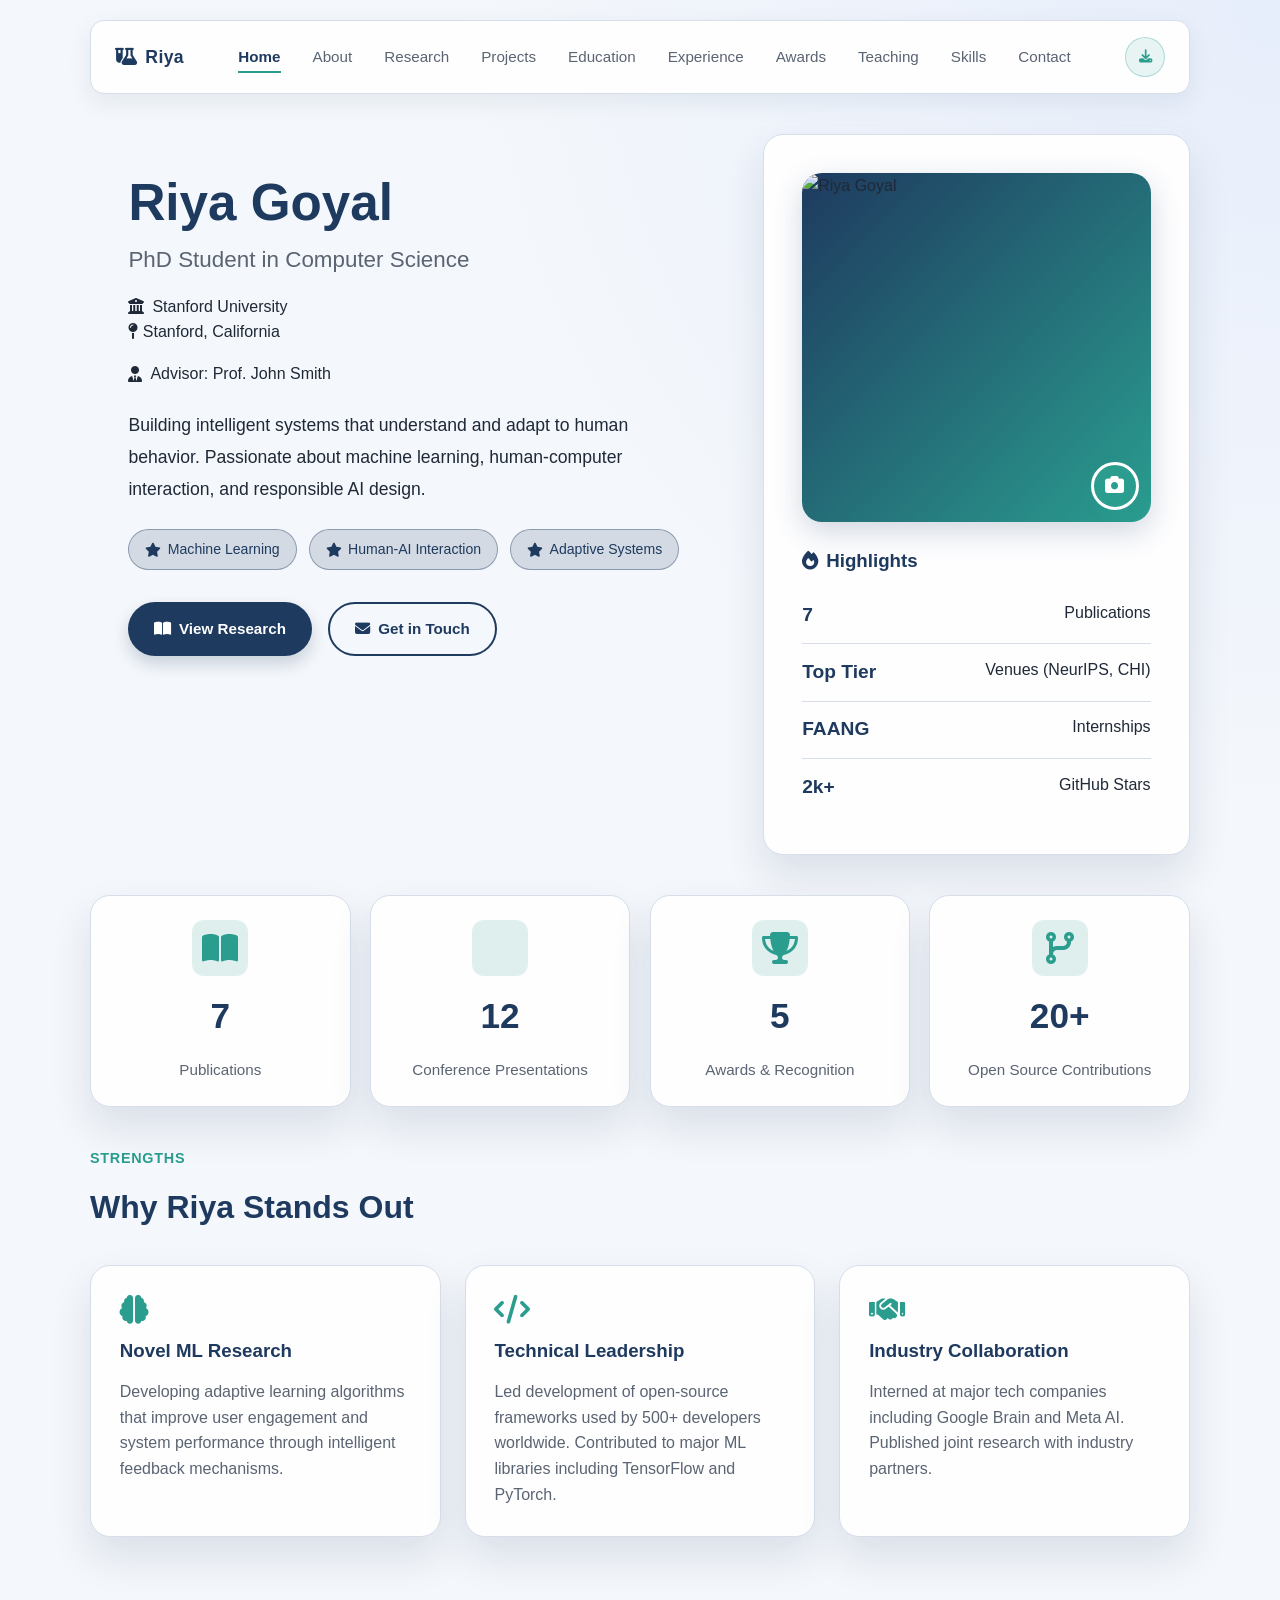
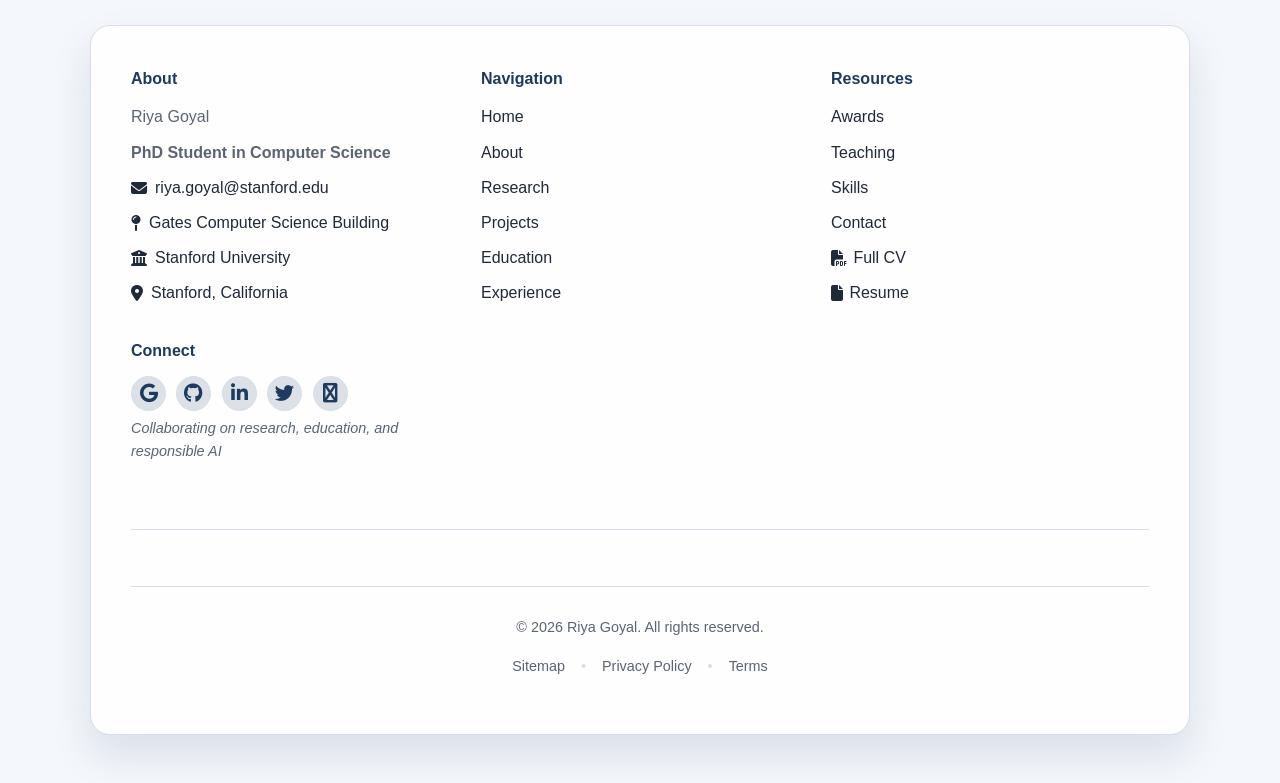
==== commit d8523bf5: "Upgrade Co-authored-by: Copilot <copilot@github.com>" ====
--- a/index.html
+++ b/index.html
@@ -5,16 +5,16 @@
     <meta name="viewport" content="width=device-width, initial-scale=1.0" />
     <meta
       name="description"
-      content="Portfolio and academic profile of Riya Goyal, PhD Candidate in Computer Science at Stanford University. Research in machine learning and human-AI interaction."
+      content="Portfolio and academic profile of Riya Goyal, PhD Student in Computer Science at Stanford University. Research in machine learning and human-AI interaction."
     />
     <meta name="keywords" content="Riya Goyal, PhD, Computer Science, Machine Learning, HCI, Stanford" />
-    <meta property="og:title" content="Riya Goyal - PhD Candidate, Computer Science" />
+    <meta property="og:title" content="Riya Goyal - PhD Student, Computer Science" />
     <meta property="og:description" content="Researcher specializing in machine learning and human-AI interaction" />
     <meta property="og:type" content="website" />
     <meta property="og:url" content="https://riyagoyal.com" />
     <link rel="canonical" href="https://riyagoyal.com" />
     <link rel="icon" type="image/x-icon" href="./favicon.ico" />
-    <title>Riya Goyal - PhD Candidate in Computer Science | Stanford</title>
+    <title>Riya Goyal - PhD Student in Computer Science | Stanford</title>
     <link
       rel="stylesheet"
       href="https://cdnjs.cloudflare.com/ajax/libs/font-awesome/6.5.2/css/all.min.css"
--- a/src/styles/main.css
+++ b/src/styles/main.css
@@ -270,11 +270,49 @@
   display: flex;
   flex-direction: column;
   justify-content: center;
+  gap: 1.5rem;
+}
+
+.profile-photo-container {
+  position: relative;
+  width: 100%;
+  aspect-ratio: 1;
+  border-radius: var(--radius-lg);
+  overflow: hidden;
+  background: linear-gradient(135deg, var(--primary), var(--accent));
+  display: flex;
+  align-items: center;
+  justify-content: center;
+  box-shadow: 0 10px 30px rgba(30, 58, 95, 0.2);
+}
+
+.profile-photo {
+  width: 100%;
+  height: 100%;
+  object-fit: cover;
+  display: block;
+}
+
+.photo-badge {
+  position: absolute;
+  bottom: 12px;
+  right: 12px;
+  width: 48px;
+  height: 48px;
+  background: var(--accent);
+  color: white;
+  border-radius: 50%;
+  display: flex;
+  align-items: center;
+  justify-content: center;
+  font-size: 1.2rem;
+  box-shadow: 0 4px 12px rgba(42, 157, 143, 0.3);
+  border: 3px solid white;
 }
 
 .hero-card h3 {
   color: var(--primary);
-  margin-bottom: 1rem;
+  margin: 0;
   display: flex;
   align-items: center;
   gap: 0.5rem;
@@ -313,25 +351,29 @@
   text-align: center;
   position: relative;
   overflow: hidden;
-}
-
-.metric-card::before {
-  content: '';
-  position: absolute;
-  top: -50%;
-  right: -50%;
-  width: 200px;
-  height: 200px;
-  background: radial-gradient(circle, var(--accent), transparent);
-  opacity: 0.05;
-  pointer-events: none;
+  display: flex;
+  flex-direction: column;
+  align-items: center;
+  gap: 0.8rem;
+}
+
+.metric-icon {
+  font-size: 2rem;
+  color: var(--accent);
+  display: flex;
+  align-items: center;
+  justify-content: center;
+  width: 56px;
+  height: 56px;
+  background: color-mix(in oklab, var(--accent) 15%, transparent);
+  border-radius: 12px;
 }
 
 .metric-card h3 {
   color: var(--primary);
   font-size: 2.2rem;
   font-weight: 800;
-  margin-bottom: 0.5rem;
+  margin: 0;
 }
 
 .metric-card p {
